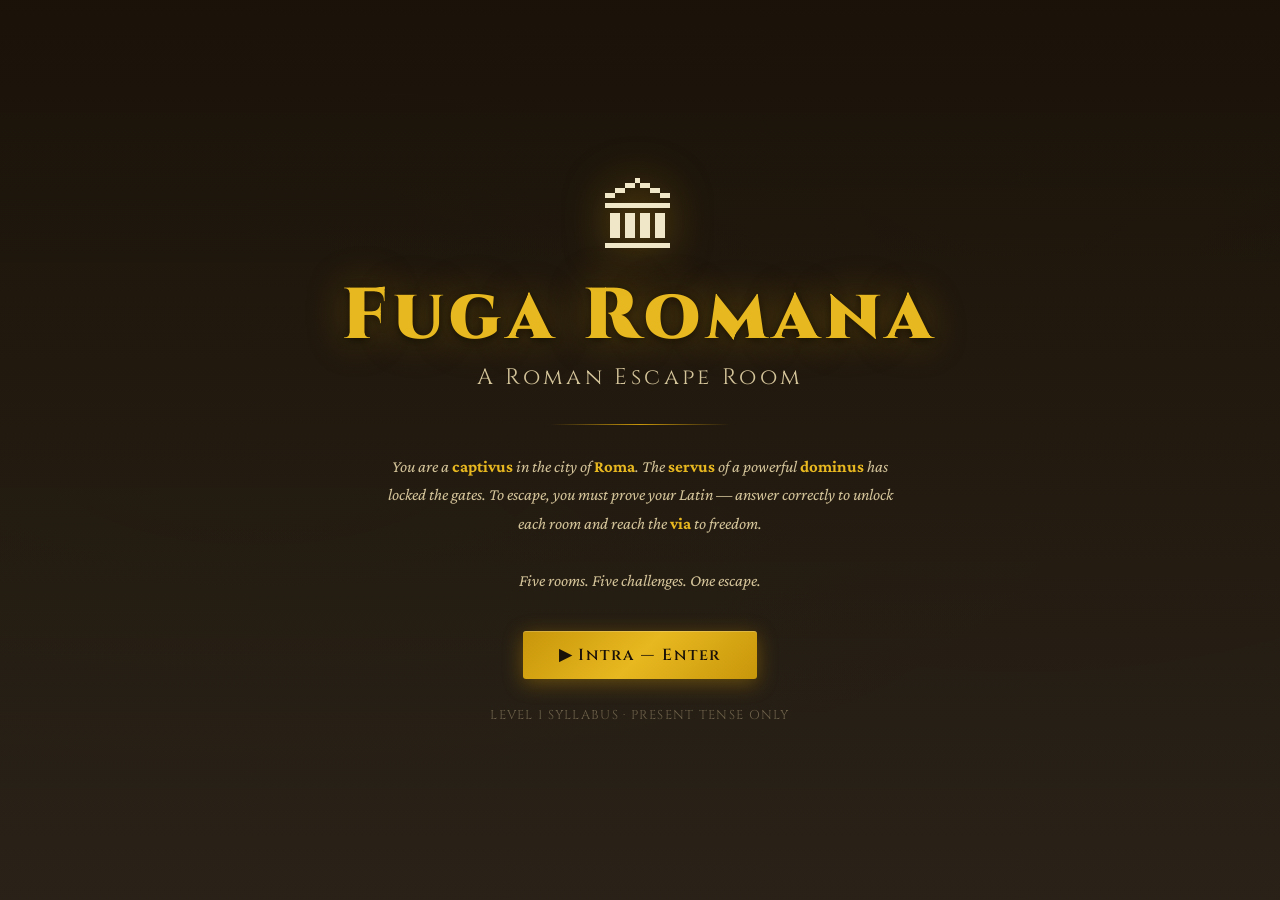
==== index.html @ 84f3f17f "Rename escape_room.html to index.html" ====
<!DOCTYPE html>
<html lang="en">
<head>
<meta charset="UTF-8">
<meta name="viewport" content="width=device-width, initial-scale=1.0">
<title>Fuga Romana — Roman Escape Room</title>
<link href="https://fonts.googleapis.com/css2?family=Cinzel:wght@400;600;700;900&family=Crimson+Pro:ital,wght@0,300;0,400;0,600;1,300;1,400&display=swap" rel="stylesheet">
<style>
:root {
  --stone:    #2a2218;
  --stone-mid:#3d3020;
  --stone-lt: #5c4a30;
  --parch:    #f0e6c8;
  --parch-dk: #d4c49a;
  --gold:     #c8960a;
  --gold-lt:  #e8b820;
  --blood:    #8b1a1a;
  --blood-lt: #c44;
  --toga:     #f5f0e8;
  --ink:      #1a1208;
  --shadow:   rgba(0,0,0,0.6);
  --green:    #2d6b3c;
  --green-lt: #4a9b5a;
}

*, *::before, *::after { box-sizing: border-box; margin: 0; padding: 0; }

body {
  font-family: 'Crimson Pro', Georgia, serif;
  background: var(--stone);
  color: var(--parch);
  min-height: 100vh;
  overflow-x: hidden;
}

/* Stone texture overlay */
body::before {
  content: '';
  position: fixed;
  inset: 0;
  background-image:
    radial-gradient(ellipse at 20% 50%, rgba(200,150,10,0.04) 0%, transparent 60%),
    radial-gradient(ellipse at 80% 20%, rgba(139,26,26,0.06) 0%, transparent 50%);
  pointer-events: none;
  z-index: 0;
}

/* ── SCREENS ── */
.screen { display: none; min-height: 100vh; position: relative; z-index: 1; }
.screen.active { display: flex; flex-direction: column; }

/* ── TITLE SCREEN ── */
#screen-title {
  align-items: center;
  justify-content: center;
  text-align: center;
  padding: 40px 20px;
  background:
    linear-gradient(180deg, rgba(26,18,8,0.95) 0%, rgba(42,34,24,0.9) 100%);
}

.title-emblem {
  font-size: 5rem;
  margin-bottom: 12px;
  filter: drop-shadow(0 0 20px rgba(200,150,10,0.5));
  animation: pulse-glow 3s ease-in-out infinite;
}
@keyframes pulse-glow {
  0%,100% { filter: drop-shadow(0 0 15px rgba(200,150,10,0.4)); }
  50%      { filter: drop-shadow(0 0 30px rgba(200,150,10,0.8)); }
}

.title-latin {
  font-family: 'Cinzel', serif;
  font-size: clamp(2.5rem, 7vw, 4.5rem);
  font-weight: 900;
  letter-spacing: 0.08em;
  color: var(--gold-lt);
  text-shadow: 0 0 40px rgba(200,150,10,0.4), 0 2px 8px rgba(0,0,0,0.8);
  line-height: 1.1;
}
.title-sub {
  font-family: 'Cinzel', serif;
  font-size: clamp(1rem, 3vw, 1.4rem);
  font-weight: 400;
  letter-spacing: 0.15em;
  color: var(--parch-dk);
  margin-top: 6px;
  margin-bottom: 32px;
}
.title-divider {
  width: 180px;
  height: 1px;
  background: linear-gradient(90deg, transparent, var(--gold), transparent);
  margin: 0 auto 28px;
}
.title-intro {
  max-width: 520px;
  font-size: 1.05rem;
  line-height: 1.7;
  color: var(--parch-dk);
  margin: 0 auto 36px;
  font-style: italic;
}
.title-intro strong {
  color: var(--gold-lt);
  font-style: normal;
}

/* ── BUTTONS ── */
.btn {
  display: inline-block;
  padding: 13px 36px;
  font-family: 'Cinzel', serif;
  font-size: 1rem;
  font-weight: 600;
  letter-spacing: 0.12em;
  border: none;
  border-radius: 3px;
  cursor: pointer;
  transition: all 0.2s;
  text-decoration: none;
}
.btn-gold {
  background: linear-gradient(135deg, var(--gold) 0%, var(--gold-lt) 50%, var(--gold) 100%);
  color: var(--ink);
  box-shadow: 0 4px 20px rgba(200,150,10,0.4), inset 0 1px 0 rgba(255,255,255,0.2);
}
.btn-gold:hover {
  transform: translateY(-2px);
  box-shadow: 0 8px 28px rgba(200,150,10,0.5);
}
.btn-ghost {
  background: transparent;
  color: var(--parch-dk);
  border: 1px solid rgba(212,196,154,0.3);
}
.btn-ghost:hover {
  border-color: var(--gold);
  color: var(--gold-lt);
}
.btn-danger {
  background: linear-gradient(135deg, var(--blood) 0%, var(--blood-lt) 100%);
  color: #fff;
  box-shadow: 0 4px 16px rgba(139,26,26,0.4);
}

/* ── HUD (shown during puzzles) ── */
#hud {
  position: sticky;
  top: 0;
  z-index: 100;
  background: rgba(26,18,8,0.96);
  border-bottom: 1px solid rgba(200,150,10,0.25);
  padding: 10px 20px;
  display: flex;
  align-items: center;
  justify-content: space-between;
  gap: 12px;
  backdrop-filter: blur(8px);
}
.hud-title {
  font-family: 'Cinzel', serif;
  font-size: 0.9rem;
  font-weight: 600;
  letter-spacing: 0.12em;
  color: var(--gold);
  flex: 1;
}
.hud-progress {
  display: flex;
  gap: 6px;
}
.hud-dot {
  width: 10px; height: 10px;
  border-radius: 50%;
  background: rgba(200,150,10,0.15);
  border: 1px solid rgba(200,150,10,0.3);
  transition: all 0.3s;
}
.hud-dot.done {
  background: var(--gold);
  border-color: var(--gold-lt);
  box-shadow: 0 0 6px rgba(200,150,10,0.5);
}
.hud-dot.current {
  background: rgba(200,150,10,0.4);
  border-color: var(--gold-lt);
  animation: pulse-dot 1.5s ease-in-out infinite;
}
@keyframes pulse-dot {
  0%,100% { transform: scale(1); }
  50%      { transform: scale(1.3); }
}
.hud-score {
  font-family: 'Cinzel', serif;
  font-size: 0.85rem;
  color: var(--parch-dk);
  white-space: nowrap;
}
.hud-score span { color: var(--gold-lt); font-weight: 600; }

/* ── PUZZLE SCREEN ── */
#screen-puzzle {
  padding: 0;
}
.puzzle-body {
  flex: 1;
  padding: 28px 20px 40px;
  max-width: 680px;
  margin: 0 auto;
  width: 100%;
}

.puzzle-room-label {
  font-family: 'Cinzel', serif;
  font-size: 0.72rem;
  letter-spacing: 0.2em;
  text-transform: uppercase;
  color: var(--gold);
  margin-bottom: 6px;
  opacity: 0.7;
}
.puzzle-title {
  font-family: 'Cinzel', serif;
  font-size: clamp(1.4rem, 4vw, 2rem);
  font-weight: 700;
  color: var(--gold-lt);
  margin-bottom: 10px;
  line-height: 1.2;
}
.puzzle-flavour {
  font-size: 1rem;
  font-style: italic;
  color: var(--parch-dk);
  line-height: 1.6;
  margin-bottom: 22px;
  padding: 14px 16px;
  background: rgba(255,255,255,0.04);
  border-left: 3px solid var(--blood);
  border-radius: 0 4px 4px 0;
}

.puzzle-scene {
  background: rgba(255,255,255,0.03);
  border: 1px solid rgba(200,150,10,0.15);
  border-radius: 6px;
  padding: 22px;
  margin-bottom: 22px;
}

/* Latin sentence display */
.latin-sentence {
  font-family: 'Cinzel', serif;
  font-size: clamp(1.1rem, 3.5vw, 1.5rem);
  color: var(--toga);
  text-align: center;
  margin-bottom: 6px;
  letter-spacing: 0.04em;
  line-height: 1.5;
}
.grammar-note {
  font-size: 0.8rem;
  text-align: center;
  color: var(--parch-dk);
  opacity: 0.6;
  margin-bottom: 20px;
  font-style: italic;
}

/* Puzzle types */
.task-label {
  font-family: 'Cinzel', serif;
  font-size: 0.8rem;
  letter-spacing: 0.12em;
  color: var(--gold);
  margin-bottom: 12px;
  text-transform: uppercase;
}

/* Multiple choice */
.choices {
  display: grid;
  gap: 9px;
}
.choice-btn {
  width: 100%;
  padding: 12px 16px;
  background: rgba(255,255,255,0.04);
  border: 1px solid rgba(200,150,10,0.2);
  border-radius: 5px;
  color: var(--parch);
  font-family: 'Crimson Pro', serif;
  font-size: 1.02rem;
  text-align: left;
  cursor: pointer;
  transition: all 0.15s;
  display: flex;
  align-items: center;
  gap: 12px;
}
.choice-btn:hover:not(:disabled) {
  background: rgba(200,150,10,0.1);
  border-color: rgba(200,150,10,0.5);
  transform: translateX(3px);
}
.choice-btn .choice-key {
  font-family: 'Cinzel', serif;
  font-size: 0.75rem;
  color: var(--gold);
  opacity: 0.7;
  min-width: 18px;
  font-weight: 600;
}
.choice-btn.correct {
  background: rgba(45,107,60,0.25);
  border-color: var(--green-lt);
  color: #a8f0b0;
}
.choice-btn.wrong {
  background: rgba(139,26,26,0.25);
  border-color: var(--blood-lt);
  color: #f0a0a0;
}
.choice-btn:disabled { cursor: default; }

/* Word drag / click-to-order */
.word-bank {
  display: flex;
  flex-wrap: wrap;
  gap: 8px;
  margin-bottom: 14px;
}
.word-token {
  padding: 6px 13px;
  background: rgba(200,150,10,0.12);
  border: 1px solid rgba(200,150,10,0.35);
  border-radius: 20px;
  font-family: 'Cinzel', serif;
  font-size: 0.88rem;
  color: var(--gold-lt);
  cursor: pointer;
  transition: all 0.15s;
  user-select: none;
}
.word-token:hover { background: rgba(200,150,10,0.25); transform: translateY(-2px); }
.word-token.used { opacity: 0.25; pointer-events: none; }
.word-token.selected { background: rgba(200,150,10,0.35); border-color: var(--gold-lt); }

.answer-slots {
  min-height: 46px;
  border: 1px dashed rgba(200,150,10,0.3);
  border-radius: 5px;
  padding: 8px 12px;
  display: flex;
  flex-wrap: wrap;
  gap: 8px;
  align-items: center;
  background: rgba(0,0,0,0.2);
  margin-bottom: 14px;
}
.answer-slots .placed-token {
  padding: 5px 12px;
  background: rgba(200,150,10,0.2);
  border: 1px solid rgba(200,150,10,0.4);
  border-radius: 16px;
  font-family: 'Cinzel', serif;
  font-size: 0.85rem;
  color: var(--gold-lt);
  cursor: pointer;
  transition: all 0.1s;
}
.answer-slots .placed-token:hover { background: rgba(139,26,26,0.3); border-color: var(--blood-lt); }
.slot-placeholder { font-style: italic; font-size: 0.85rem; color: rgba(212,196,154,0.3); }

/* Text input */
.answer-input {
  width: 100%;
  padding: 12px 16px;
  background: rgba(0,0,0,0.3);
  border: 1px solid rgba(200,150,10,0.25);
  border-radius: 5px;
  color: var(--parch);
  font-family: 'Crimson Pro', serif;
  font-size: 1.1rem;
  outline: none;
  transition: border-color 0.2s;
  -webkit-text-fill-color: var(--parch);
  caret-color: var(--gold-lt);
  margin-bottom: 12px;
}
.answer-input::placeholder { color: rgba(212,196,154,0.3); -webkit-text-fill-color: rgba(212,196,154,0.3); }
.answer-input:focus { border-color: var(--gold); }
.answer-input.correct { border-color: var(--green-lt); background: rgba(45,107,60,0.15); }
.answer-input.wrong   { border-color: var(--blood-lt); background: rgba(139,26,26,0.15); }

/* Feedback */
.feedback-box {
  padding: 12px 16px;
  border-radius: 5px;
  margin-bottom: 14px;
  font-size: 0.95rem;
  line-height: 1.5;
  display: none;
}
.feedback-box.show { display: block; }
.feedback-box.correct {
  background: rgba(45,107,60,0.2);
  border: 1px solid rgba(74,155,90,0.4);
  color: #b0f0b8;
}
.feedback-box.wrong {
  background: rgba(139,26,26,0.2);
  border: 1px solid rgba(196,68,68,0.4);
  color: #f0b0b0;
}
.feedback-box.hint {
  background: rgba(200,150,10,0.1);
  border: 1px solid rgba(200,150,10,0.3);
  color: var(--parch-dk);
}

.attempt-dots {
  display: flex; gap: 5px; margin-bottom: 12px;
}
.attempt-dot {
  width: 8px; height: 8px; border-radius: 50%;
  background: rgba(200,150,10,0.15);
  border: 1px solid rgba(200,150,10,0.3);
}
.attempt-dot.used.correct { background: var(--green-lt); border-color: var(--green-lt); }
.attempt-dot.used.wrong   { background: var(--blood-lt); border-color: var(--blood-lt); }

/* Word highlight helper */
.word-hl {
  color: var(--gold-lt);
  font-style: italic;
}
.case-hl {
  display: inline-block;
  padding: 1px 6px;
  border-radius: 3px;
  font-size: 0.82em;
  font-style: normal;
  font-family: 'Cinzel', serif;
  letter-spacing: 0.05em;
}
.case-nom { background: rgba(45,107,60,0.3); color: #9cf0a8; }
.case-acc { background: rgba(26,75,139,0.3); color: #90b8f0; }
.case-gen { background: rgba(120,50,120,0.3); color: #d090f0; }

/* ── ROOM TRANSITION ── */
.room-splash {
  position: fixed;
  inset: 0;
  z-index: 999;
  background: var(--stone);
  display: flex;
  flex-direction: column;
  align-items: center;
  justify-content: center;
  text-align: center;
  padding: 40px;
  opacity: 0;
  pointer-events: none;
  transition: opacity 0.4s;
}
.room-splash.show { opacity: 1; pointer-events: all; }
.room-splash-icon { font-size: 4rem; margin-bottom: 16px; }
.room-splash-title {
  font-family: 'Cinzel', serif;
  font-size: clamp(1.6rem, 5vw, 2.4rem);
  font-weight: 700;
  color: var(--gold-lt);
  margin-bottom: 8px;
}
.room-splash-sub {
  font-style: italic;
  color: var(--parch-dk);
  font-size: 1rem;
  max-width: 380px;
}

/* ── VICTORY SCREEN ── */
#screen-victory {
  align-items: center;
  justify-content: center;
  text-align: center;
  padding: 40px 20px;
  background: radial-gradient(ellipse at center, rgba(200,150,10,0.08) 0%, transparent 70%);
}
.victory-icon { font-size: 5rem; margin-bottom: 16px; animation: victory-spin 1s ease-out; }
@keyframes victory-spin {
  0% { transform: scale(0) rotate(-180deg); opacity: 0; }
  100% { transform: scale(1) rotate(0); opacity: 1; }
}
.victory-title {
  font-family: 'Cinzel', serif;
  font-size: clamp(2rem, 6vw, 3rem);
  font-weight: 900;
  color: var(--gold-lt);
  margin-bottom: 8px;
  text-shadow: 0 0 30px rgba(200,150,10,0.5);
}
.victory-sub {
  font-size: 1.1rem;
  color: var(--parch-dk);
  margin-bottom: 28px;
  font-style: italic;
}
.score-display {
  font-family: 'Cinzel', serif;
  font-size: 2.5rem;
  font-weight: 700;
  color: var(--gold-lt);
  margin-bottom: 6px;
}
.score-label {
  font-size: 0.85rem;
  letter-spacing: 0.15em;
  color: var(--parch-dk);
  text-transform: uppercase;
  margin-bottom: 28px;
}

/* ── GRAMMAR HELP PANEL ── */
.help-btn {
  display: inline-flex;
  align-items: center;
  gap: 5px;
  padding: 5px 12px;
  background: rgba(200,150,10,0.1);
  border: 1px solid rgba(200,150,10,0.2);
  border-radius: 3px;
  color: var(--parch-dk);
  font-size: 0.8rem;
  font-family: 'Cinzel', serif;
  letter-spacing: 0.05em;
  cursor: pointer;
  margin-bottom: 14px;
  transition: all 0.15s;
}
.help-btn:hover { background: rgba(200,150,10,0.2); color: var(--gold-lt); }

.grammar-help {
  display: none;
  background: rgba(0,0,0,0.25);
  border: 1px solid rgba(200,150,10,0.15);
  border-radius: 5px;
  padding: 14px 16px;
  margin-bottom: 16px;
  font-size: 0.88rem;
  line-height: 1.65;
  color: var(--parch-dk);
}
.grammar-help.show { display: block; }
.grammar-help strong { color: var(--gold-lt); }
.grammar-help table { width: 100%; border-collapse: collapse; margin-top: 8px; }
.grammar-help td, .grammar-help th {
  padding: 3px 8px;
  text-align: left;
  border-bottom: 1px solid rgba(200,150,10,0.1);
  font-size: 0.83rem;
}
.grammar-help th { color: var(--gold); font-family: 'Cinzel', serif; font-size: 0.72rem; letter-spacing: 0.08em; }

/* Responsive */
@media(max-width:480px) {
  .puzzle-body { padding: 20px 14px 32px; }
  .puzzle-scene { padding: 16px; }
}
</style>
</head>
<body>

<!-- ROOM TRANSITION SPLASH -->
<div class="room-splash" id="roomSplash">
  <div class="room-splash-icon" id="splashIcon">🏛</div>
  <div class="room-splash-title" id="splashTitle">Room I</div>
  <div class="room-splash-sub" id="splashSub">The Forum Awaits</div>
</div>

<!-- TITLE SCREEN -->
<div class="screen active" id="screen-title">
  <div class="title-emblem">🏛</div>
  <div class="title-latin">Fuga Romana</div>
  <div class="title-sub">A Roman Escape Room</div>
  <div class="title-divider"></div>
  <p class="title-intro">
    You are a <strong>captivus</strong> in the city of <strong>Roma</strong>.
    The <strong>servus</strong> of a powerful <strong>dominus</strong> has locked the gates.
    To escape, you must prove your Latin — answer correctly to unlock each room
    and reach the <strong>via</strong> to freedom.
    <br><br>
    Five rooms. Five challenges. One escape.
  </p>
  <div style="display:flex;gap:12px;flex-wrap:wrap;justify-content:center;margin-bottom:28px">
    <button class="btn btn-gold" onclick="startGame()">▶ Intra — Enter</button>
  </div>
  <div style="font-size:0.8rem;color:rgba(212,196,154,0.4);letter-spacing:0.1em;font-family:'Cinzel',serif">
    LEVEL 1 SYLLABUS · PRESENT TENSE ONLY
  </div>
</div>

<!-- PUZZLE SCREEN -->
<div class="screen" id="screen-puzzle">
  <div id="hud">
    <div class="hud-title" id="hudTitle">Room I</div>
    <div class="hud-progress" id="hudProgress"></div>
    <div class="hud-score">Score: <span id="hudScore">0</span></div>
  </div>
  <div class="puzzle-body" id="puzzleBody">
    <!-- Puzzle content rendered here -->
  </div>
</div>

<!-- VICTORY SCREEN -->
<div class="screen" id="screen-victory">
  <div class="victory-icon">🏆</div>
  <div class="victory-title">Libertas!</div>
  <div class="victory-sub">You have escaped the city of Rome!</div>
  <div class="score-display" id="finalScore">0 / 0</div>
  <div class="score-label">Correct Answers</div>
  <div style="max-width:420px;margin-bottom:32px;font-style:italic;color:var(--parch-dk);font-size:0.95rem;line-height:1.6" id="victoryMessage"></div>
  <button class="btn btn-gold" onclick="restartGame()">↺ Play Again</button>
</div>

<script>
// ══════════════════════════════════════════════
// GAME DATA — 5 ROOMS, 3 PUZZLES EACH
// All vocab L1, present tense only
// ══════════════════════════════════════════════

const ROOMS = [
  {
    id: 1,
    icon: '🏛',
    name: 'Forum Romanum',
    subtitle: 'The Marketplace',
    intro: 'You wake in the Forum. A merchant eyes you suspiciously. Voices echo off the marble columns. You must understand what they say to find the gate.',
    puzzles: [
      // Puzzle 1-1: Translate a word
      {
        type: 'mc',
        question: 'The merchant shouts at you. What does he mean?',
        latin: 'Festina! Nauta aquam portat.',
        grammarNote: 'Present tense: portat = he/she carries (verb 1, 3rd sing.)',
        choices: [
          { text: 'Hurry! The sailor is carrying water.', correct: true },
          { text: 'Stop! The farmer is carrying fire.', correct: false },
          { text: 'Hurry! The farmer is carrying food.', correct: false },
          { text: 'Stop! The sailor is carrying gold.', correct: false }
        ],
        help: { title: 'Verb 1: porto (I carry)', rows: [['porto','I carry'],['portas','you carry'],['portat','he/she carries'],['portamus','we carry'],['portatis','you (pl.) carry'],['portant','they carry']] },
        correct_fb: 'Bene! festina = hurry, nauta = sailor, aquam = water (accusative), portat = he carries.',
        wrong_fb: 'Remember: nauta = sailor, aqua = water, portat = he/she carries (present tense).'
      },
      // Puzzle 1-2: Word order
      {
        type: 'order',
        question: 'Unscramble the message scrawled on the wall:',
        english: 'The slave is in the garden.',
        tokens: ['servus', 'in', 'horto', 'est'],
        answer: ['servus', 'in', 'horto', 'est'],
        help: { title: 'est = is (from sum)', note: 'servus = slave (nom.), hortus → horto (ablative after in = in/on)' },
        correct_fb: 'Optime! Servus in horto est. In + ablative = location. Hortus → horto.',
        wrong_fb: 'Hint: servus (slave) is the subject. In takes the ablative: hortus → horto.'
      },
      // Puzzle 1-3: Fill in the gap
      {
        type: 'fillin',
        question: 'Complete the guard\'s warning:',
        template: 'Dominus servum ____.',
        wordbank: ['videt', 'videtur', 'videtis', 'video'],
        answer: 'videt',
        help: { title: 'video (I see) — verb 2', rows: [['video','I see'],['vides','you see'],['videt','he/she sees'],['videmus','we see'],['videtis','you (pl.) see'],['vident','they see']] },
        correct_fb: 'Recte! videt = he/she sees. Dominus (nom.) videt servum (acc.).',
        wrong_fb: 'The master is the subject (one person). Use the 3rd person singular: videt.'
      }
    ]
  },
  {
    id: 2,
    icon: '⚔️',
    name: 'Castra Militum',
    subtitle: 'The Soldiers\' Camp',
    intro: 'A Roman soldier bars the way. He tests you with questions about his comrades. Answer correctly — soldiers have little patience for hesitation.',
    puzzles: [
      {
        type: 'mc',
        question: 'The soldier describes the battle. What is happening?',
        latin: 'Milites in campo pugnant. Dux gladium tenet.',
        grammarNote: 'pugnant = they fight (3rd pl.); tenet = he holds (3rd sing.)',
        choices: [
          { text: 'Soldiers fight in the field. The general holds a sword.', correct: true },
          { text: 'Soldiers stand in the camp. The general carries a shield.', correct: false },
          { text: 'Soldiers run in the forum. The general has a spear.', correct: false },
          { text: 'Soldiers sit in the garden. The general sees a sword.', correct: false }
        ],
        help: { title: 'Key words', note: 'miles (soldier), campus (field), pugno (I fight), dux (general/leader), gladius (sword), teneo (I hold)' },
        correct_fb: 'Euge! pugnant = they fight, dux = the general/leader, gladium = sword (accusative), tenet = he holds.',
        wrong_fb: 'miles → milites = soldiers; campus = field; pugno → pugnant = they fight; dux = general; gladius → gladium (acc.) = sword.'
      },
      {
        type: 'translate_word',
        question: 'The soldier demands a password. What Latin word means this?',
        english: 'I am present / I am here',
        choices: [
          { text: 'adsum', correct: true },
          { text: 'absum', correct: false },
          { text: 'sum', correct: false },
          { text: 'adeo', correct: false }
        ],
        help: { title: 'sum and compounds', note: 'sum = I am · adsum = I am present · absum = I am away' },
        correct_fb: 'Adsum! Exactly right — adsum = I am present, from ad (to/at) + sum.',
        wrong_fb: 'ad + sum → adsum = I am at/present. absum = I am away (ab = away from).'
      },
      {
        type: 'mc',
        question: 'The soldier asks about his commander\'s order:',
        latin: 'Dux milites ad murum ducit.',
        grammarNote: 'ducit = he leads (verb 3, 3rd sing.); ad + accusative = to/towards',
        choices: [
          { text: 'The general leads the soldiers to the wall.', correct: true },
          { text: 'The general calls the soldiers from the gate.', correct: false },
          { text: 'The soldier leads the general through the town.', correct: false },
          { text: 'The general orders the soldiers into the field.', correct: false }
        ],
        help: { title: 'duco (I lead) — verb 3', rows: [['duco','I lead'],['ducis','you lead'],['ducit','he/she leads'],['ducimus','we lead'],['ducitis','you (pl.) lead'],['ducunt','they lead']] },
        correct_fb: 'Optime! ad murum = to the wall (ad + accusative). ducit = he leads.',
        wrong_fb: 'dux = general (subject); ad = to; murus → murum (acc.) = wall; ducit = he leads.'
      }
    ]
  },
  {
    id: 3,
    icon: '🏠',
    name: 'Villa Magna',
    subtitle: 'The Great House',
    intro: 'You creep through the courtyard of a grand villa. The master\'s family move through the rooms. Listen carefully — and do not be caught.',
    puzzles: [
      {
        type: 'order',
        question: 'Rearrange the servants\' conversation:',
        english: 'The girl carries food into the house.',
        tokens: ['puella', 'cibum', 'in', 'villam', 'portat'],
        answer: ['puella', 'cibum', 'in', 'villam', 'portat'],
        help: { title: 'Word order tip', note: 'In Latin, the verb often comes last. Subject (nom.) → object (acc.) → verb. In + accusative = movement INTO somewhere.' },
        correct_fb: 'Bene! puella (nom.) portat cibum (acc.) in villam (acc. after in = movement into).',
        wrong_fb: 'puella = girl (subject). cibum = food (object, accusative). in villam = into the house (acc. = motion). portat = carries.'
      },
      {
        type: 'fillin',
        question: 'The mistress calls out. Fill in what she says:',
        template: 'Filia mea in villa ____.',
        wordbank: ['manet', 'manes', 'maneo', 'manent'],
        answer: 'manet',
        help: { title: 'maneo (I remain/stay) — verb 2', rows: [['maneo','I remain'],['manes','you remain'],['manet','he/she remains'],['manemus','we remain'],['manetis','you (pl.) remain'],['manent','they remain']] },
        correct_fb: 'Recte! filia = daughter, mea = my, manet = she remains/stays (3rd sing.).',
        wrong_fb: 'filia mea = my daughter (one person, feminine). Use the 3rd singular: manet.'
      },
      {
        type: 'mc',
        question: 'You overhear the master:',
        latin: 'Vir iratus filium vocat et servum terret.',
        grammarNote: 'vocat = he calls; terret = he frightens',
        choices: [
          { text: 'The angry man calls his son and frightens the slave.', correct: true },
          { text: 'The angry man sees his daughter and calls the slave.', correct: false },
          { text: 'The wretched man calls his son and praises the slave.', correct: false },
          { text: 'The tired man calls his son and moves the slave.', correct: false }
        ],
        help: { title: 'Key words', note: 'vir = man; iratus = angry; filius → filium (acc.) = son; voco (I call); servus → servum (acc.) = slave; terreo (I frighten)' },
        correct_fb: 'Euge! iratus = angry, filium = son (accusative), vocat = he calls, terret = he frightens.',
        wrong_fb: 'iratus = angry (not miser = wretched, not fessus = tired). terret = he frightens (terreo), laudo = I praise.'
      }
    ]
  },
  {
    id: 4,
    icon: '⚓',
    name: 'Portus Romanus',
    subtitle: 'The Roman Harbour',
    intro: 'You reach the harbour! Ships are loading. But a customs officer stops you. He demands you answer three questions about what you see around you.',
    puzzles: [
      {
        type: 'mc',
        question: 'The officer reads aloud from his tablet:',
        latin: 'Nautae ad insulam navigant quod ventus bonus est.',
        grammarNote: 'quod = because; navigant = they sail; est = is',
        choices: [
          { text: 'The sailors sail to the island because the wind is good.', correct: true },
          { text: 'The sailors sail from the island because the wind is bad.', correct: false },
          { text: 'The sailors sail through the waves because the sea is calm.', correct: false },
          { text: 'The sailors sail around the island because the water is good.', correct: false }
        ],
        help: { title: 'Prepositions + case', note: 'ad + accusative = to/towards · a/ab + ablative = from/by · quod = because (conjunction)' },
        correct_fb: 'Optime! ad insulam = to the island (acc.), quod = because, ventus bonus est = the wind is good.',
        wrong_fb: 'ad = to (not from). ventus = wind, bonus = good. quod = because.'
      },
      {
        type: 'translate_word',
        question: 'The officer points at the cargo. What does he call it?',
        english: 'gold',
        choices: [
          { text: 'aurum', correct: true },
          { text: 'argentum', correct: false },
          { text: 'pecunia', correct: false },
          { text: 'consilium', correct: false }
        ],
        help: { title: 'Neuter nouns (2nd decl.)', note: 'aurum = gold · pecunia = money · consilium = plan/advice' },
        correct_fb: 'Recte! aurum = gold (neuter noun, 2nd declension).',
        wrong_fb: 'aurum = gold · pecunia = money (coins) · consilium = plan/advice · argentum is not in L1!'
      },
      {
        type: 'order',
        question: 'A sailor shouts a warning. Put it in order:',
        english: 'The enemy is attacking the ships now!',
        tokens: ['hostes', 'naves', 'nunc', 'oppugnant'],
        answer: ['hostes', 'naves', 'nunc', 'oppugnant'],
        help: { title: 'oppugno (I attack) — verb 1', note: 'hostes = enemies (nom. pl.) · navis → naves (acc. pl.) = ships · nunc = now (adverb) · oppugnant = they attack' },
        correct_fb: 'Bene! hostes (nom. pl.) oppugnant naves (acc. pl.). nunc = now.',
        wrong_fb: 'hostes = enemies (subject). naves = ships (accusative, the object). oppugnant = they attack.'
      }
    ]
  },
  {
    id: 5,
    icon: '🚪',
    name: 'Porta Libertatis',
    subtitle: 'The Gate of Freedom',
    intro: 'The great gate is before you. One final guardian blocks the way — a scholar who demands that you prove your Latin is worthy. Answer all three and the gate swings open.',
    puzzles: [
      {
        type: 'mc',
        question: 'The scholar reads from a scroll:',
        latin: 'Magister bonos discipulos laudat, malos discipulos monet.',
        grammarNote: 'laudat = praises; monet = warns; bonos/malos = good/bad (accusative plural)',
        choices: [
          { text: 'The teacher praises the good students, warns the bad students.', correct: true },
          { text: 'The master praises the good slaves, orders the bad slaves.', correct: false },
          { text: 'The teacher frightens the good boys, praises the bad boys.', correct: false },
          { text: 'The farmer praises the good sons, warns the bad daughters.', correct: false }
        ],
        help: { title: 'Key vocabulary', note: 'magister = teacher · laudat = he praises · monet = he warns · bonus → bonos (acc. pl. masc.) = good · malus → malos = bad' },
        correct_fb: 'Euge! magister = teacher, bonos/malos discipulos = good/bad students (accusative), laudat = praises, monet = warns.',
        wrong_fb: 'magister = teacher (not master/farmer). laudat = praises, monet = warns (not orders/frightens).'
      },
      {
        type: 'fillin',
        question: 'Complete the scholar\'s final test:',
        template: 'Puer parvus in via ____ et carmen cantat.',
        wordbank: ['stat', 'stas', 'statis', 'stant'],
        answer: 'stat',
        help: { title: 'sto (I stand) — verb 1', rows: [['sto','I stand'],['stas','you stand'],['stat','he/she stands'],['stamus','we stand'],['statis','you (pl.) stand'],['stant','they stand']] },
        correct_fb: 'Recte! puer parvus = the small boy (nom.), stat = he stands, carmen cantat = he sings a song.',
        wrong_fb: 'puer = one boy (subject, masc. sing.). Use the 3rd singular: stat.'
      },
      {
        type: 'mc',
        question: 'The gate mechanism requires the final answer:',
        latin: 'Ubi est via ad libertatem?',
        grammarNote: 'ubi = where?; est = is; ad + accusative = towards',
        choices: [
          { text: 'Where is the road to freedom?', correct: true },
          { text: 'When is the road into the city?', correct: false },
          { text: 'Why is the street from the temple?', correct: false },
          { text: 'Where is the wall near the harbour?', correct: false }
        ],
        help: { title: 'Question words (L1)', note: 'ubi? = where? · cur? = why? · quid? = what? · quis? = who?' },
        correct_fb: '🎉 LIBERTAS! ubi = where, via = road/street, ad = to/towards, libertatem = freedom. The gate is open!',
        wrong_fb: 'ubi = where (not when/why). via = road. ad + acc. = towards. libertas → libertatem (accusative after ad).'
      }
    ]
  }
];

// ══════════════════════════════════════════════
// GAME STATE
// ══════════════════════════════════════════════
let state = {
  room: 0,
  puzzle: 0,
  score: 0,
  totalQ: 0,
  attempts: 0,
  orderPlaced: [],
  answered: false
};

const TOTAL_PUZZLES = ROOMS.reduce((s, r) => s + r.puzzles.length, 0);

function startGame() {
  state = { room: 0, puzzle: 0, score: 0, totalQ: 0, attempts: 0, orderPlaced: [], answered: false };
  showScreen('screen-puzzle');
  buildHudProgress();
  showRoomSplash(0, () => renderPuzzle());
}

function restartGame() {
  showScreen('screen-title');
}

function showScreen(id) {
  document.querySelectorAll('.screen').forEach(s => s.classList.remove('active'));
  document.getElementById(id).classList.add('active');
}

function buildHudProgress() {
  const prog = document.getElementById('hudProgress');
  prog.innerHTML = '';
  ROOMS.forEach((r, i) => {
    const dot = document.createElement('div');
    dot.className = 'hud-dot';
    dot.id = `hdot-${i}`;
    prog.appendChild(dot);
  });
  updateHud();
}

function updateHud() {
  const room = ROOMS[state.room];
  document.getElementById('hudTitle').textContent = `Room ${room.id}: ${room.name}`;
  document.getElementById('hudScore').textContent = state.score;
  ROOMS.forEach((r, i) => {
    const dot = document.getElementById(`hdot-${i}`);
    if (!dot) return;
    dot.className = 'hud-dot';
    if (i < state.room) dot.classList.add('done');
    else if (i === state.room) dot.classList.add('current');
  });
}

function showRoomSplash(roomIdx, cb) {
  const room = ROOMS[roomIdx];
  const splash = document.getElementById('roomSplash');
  document.getElementById('splashIcon').textContent = room.icon;
  document.getElementById('splashTitle').textContent = `Room ${room.id}: ${room.name}`;
  document.getElementById('splashSub').textContent = room.subtitle;
  splash.classList.add('show');
  setTimeout(() => {
    splash.classList.remove('show');
    setTimeout(cb, 400);
  }, 1600);
}

// ══════════════════════════════════════════════
// PUZZLE RENDERING
// ══════════════════════════════════════════════
function renderPuzzle() {
  state.attempts = 0;
  state.answered = false;
  state.orderPlaced = [];

  const room = ROOMS[state.room];
  const pz = room.puzzles[state.puzzle];
  const body = document.getElementById('puzzleBody');

  let html = `
    <div class="puzzle-room-label">Room ${room.id} / ${room.id}.${state.puzzle + 1} — ${room.name}</div>
    <div class="puzzle-title">${room.icon} ${room.subtitle}</div>
    <div class="puzzle-flavour">${state.puzzle === 0 ? room.intro : pz.question}</div>
  `;

  html += `<div class="puzzle-scene">`;

  if (pz.latin) {
    html += `<div class="latin-sentence">${pz.latin}</div>`;
    if (pz.grammarNote) html += `<div class="grammar-note">${pz.grammarNote}</div>`;
  }
  if (pz.template) {
    html += `<div class="latin-sentence">${pz.template}</div>`;
    if (pz.grammarNote) html += `<div class="grammar-note">${pz.grammarNote}</div>`;
  }
  if (pz.english && pz.type === 'order') {
    html += `<div style="text-align:center;margin-bottom:14px;font-style:italic;color:var(--parch-dk);font-size:0.95rem">English: "${pz.english}"</div>`;
  }

  html += `<div class="task-label">`;
  if (pz.type === 'mc' || pz.type === 'translate_word') html += 'Choose the correct answer:';
  else if (pz.type === 'order') html += 'Tap words to build the Latin sentence:';
  else if (pz.type === 'fillin') html += 'Choose the correct verb form:';
  html += `</div>`;

  // Attempt dots (max 3)
  html += `<div class="attempt-dots" id="attemptDots">`;
  for (let i = 0; i < 3; i++) html += `<div class="attempt-dot" id="adot-${i}"></div>`;
  html += `</div>`;

  // Grammar help
  if (pz.help) {
    html += `<button class="help-btn" onclick="toggleHelp()">📖 Grammar hint</button>`;
    html += `<div class="grammar-help" id="gramHelp">`;
    html += `<strong>${pz.help.title}</strong>`;
    if (pz.help.note) html += `<br><span style="font-style:italic">${pz.help.note}</span>`;
    if (pz.help.rows) {
      html += `<table><tr><th>Form</th><th>Meaning</th></tr>`;
      pz.help.rows.forEach(r => { html += `<tr><td><em>${r[0]}</em></td><td>${r[1]}</td></tr>`; });
      html += `</table>`;
    }
    html += `</div>`;
  }

  // Feedback box
  html += `<div class="feedback-box" id="feedbackBox"></div>`;

  // Multiple choice
  if (pz.type === 'mc' || pz.type === 'translate_word') {
    html += `<div class="choices" id="choicesDiv">`;
    const keys = ['A', 'B', 'C', 'D'];
    pz.choices.forEach((c, i) => {
      html += `<button class="choice-btn" id="choice-${i}" onclick="checkMC(${i})">
        <span class="choice-key">${keys[i]}</span>
        <span>${c.text}</span>
      </button>`;
    });
    html += `</div>`;
  }

  // Word order
  if (pz.type === 'order') {
    const shuffled = [...pz.tokens].sort(() => Math.random() - 0.5);
    html += `<div class="answer-slots" id="answerSlots"><span class="slot-placeholder">Tap words below to place them here…</span></div>`;
    html += `<div class="word-bank" id="wordBank">`;
    shuffled.forEach((w, i) => {
      html += `<div class="word-token" id="token-${i}" data-word="${w}" onclick="placeToken(this)">${w}</div>`;
    });
    html += `</div>`;
    html += `<div style="display:flex;gap:8px;margin-top:4px">
      <button class="btn btn-gold" onclick="checkOrder()" style="padding:10px 24px;font-size:0.88rem">Confirma</button>
      <button class="btn btn-ghost" onclick="clearOrder()" style="padding:10px 16px;font-size:0.88rem">↺ Clear</button>
    </div>`;
  }

  // Fill-in (choose from wordbank)
  if (pz.type === 'fillin') {
    html += `<div class="choices" id="choicesDiv">`;
    const keys = ['A', 'B', 'C', 'D'];
    pz.wordbank.forEach((w, i) => {
      html += `<button class="choice-btn" id="choice-${i}" onclick="checkFillin('${w}', ${i})">
        <span class="choice-key">${keys[i]}</span>
        <span style="font-style:italic;font-family:'Cinzel',serif">${w}</span>
      </button>`;
    });
    html += `</div>`;
  }

  html += `</div>`; // puzzle-scene

  html += `<div id="nextBtnArea" style="margin-top:18px;display:none">
    <button class="btn btn-gold" onclick="nextPuzzle()">Continua →</button>
  </div>`;

  body.innerHTML = html;
  updateHud();

  // Scroll to top
  window.scrollTo({ top: 0, behavior: 'smooth' });
  if (state.puzzle === 0 && pz.type !== 'order') {
    // show question in flavour for first puzzle
    document.querySelector('.puzzle-flavour').textContent = room.intro;
  }
  // Override task label with specific question for non-first puzzles
  if (state.puzzle > 0 && (pz.type === 'mc' || pz.type === 'translate_word' || pz.type === 'fillin')) {
    document.querySelector('.puzzle-flavour').textContent = pz.question;
  }
}

function toggleHelp() {
  const h = document.getElementById('gramHelp');
  if (h) h.classList.toggle('show');
}

// ── Multiple choice ──
function checkMC(idx) {
  if (state.answered) return;
  const room = ROOMS[state.room];
  const pz = room.puzzles[state.puzzle];
  const correct = pz.choices[idx].correct;
  state.totalQ++;
  state.attempts++;

  markAttemptDot(state.attempts - 1, correct);
  const btn = document.getElementById(`choice-${idx}`);
  btn.classList.add(correct ? 'correct' : 'wrong');

  if (correct) {
    state.score++;
    state.answered = true;
    showFeedback(correct, pz.correct_fb);
    disableChoices();
    document.getElementById('nextBtnArea').style.display = '';
  } else {
    showFeedback(false, state.attempts >= 3 ? `The answer was: ${pz.choices.find(c=>c.correct).text}<br><em>${pz.wrong_fb}</em>` : pz.wrong_fb);
    if (state.attempts >= 3) {
      state.answered = true;
      disableChoices();
      // Mark correct one
      pz.choices.forEach((c, i) => { if (c.correct) document.getElementById(`choice-${i}`).classList.add('correct'); });
      document.getElementById('nextBtnArea').style.display = '';
    }
  }
}

// ── Fill in ──
function checkFillin(word, idx) {
  if (state.answered) return;
  const room = ROOMS[state.room];
  const pz = room.puzzles[state.puzzle];
  const correct = word === pz.answer;
  state.totalQ++;
  state.attempts++;

  markAttemptDot(state.attempts - 1, correct);
  const btn = document.getElementById(`choice-${idx}`);
  btn.classList.add(correct ? 'correct' : 'wrong');

  if (correct) {
    state.score++;
    state.answered = true;
    showFeedback(true, pz.correct_fb);
    disableChoices();
    document.getElementById('nextBtnArea').style.display = '';
  } else {
    showFeedback(false, state.attempts >= 3 ? `The correct form is: ${pz.answer}<br><em>${pz.wrong_fb}</em>` : pz.wrong_fb);
    if (state.attempts >= 3) {
      state.answered = true;
      disableChoices();
      pz.wordbank.forEach((w, i) => { if (w === pz.answer) document.getElementById(`choice-${i}`).classList.add('correct'); });
      document.getElementById('nextBtnArea').style.display = '';
    }
  }
}

// ── Word order ──
function placeToken(el) {
  if (state.answered) return;
  const word = el.dataset.word;
  const id = el.id;
  if (el.classList.contains('used')) return;
  el.classList.add('used');
  state.orderPlaced.push({ word, id });
  renderSlots();
}

function renderSlots() {
  const slots = document.getElementById('answerSlots');
  if (!slots) return;
  if (state.orderPlaced.length === 0) {
    slots.innerHTML = '<span class="slot-placeholder">Tap words below to place them here…</span>';
    return;
  }
  slots.innerHTML = state.orderPlaced.map((t, i) =>
    `<div class="placed-token" onclick="removeToken(${i})">${t.word}</div>`
  ).join('');
}

function removeToken(idx) {
  if (state.answered) return;
  const removed = state.orderPlaced.splice(idx, 1)[0];
  const origEl = document.getElementById(removed.id);
  if (origEl) origEl.classList.remove('used');
  renderSlots();
}

function clearOrder() {
  if (state.answered) return;
  state.orderPlaced = [];
  document.querySelectorAll('.word-token').forEach(t => t.classList.remove('used'));
  renderSlots();
}

function checkOrder() {
  if (state.answered) return;
  const room = ROOMS[state.room];
  const pz = room.puzzles[state.puzzle];
  const placed = state.orderPlaced.map(t => t.word);
  state.totalQ++;
  state.attempts++;

  const correct = JSON.stringify(placed) === JSON.stringify(pz.answer);

  if (correct) {
    state.score++;
    state.answered = true;
    markAttemptDot(0, true);
    showFeedback(true, pz.correct_fb);
    document.getElementById('nextBtnArea').style.display = '';
  } else {
    markAttemptDot(state.attempts - 1, false);
    if (state.attempts >= 3) {
      state.answered = true;
      showFeedback(false, `The correct order: <em>${pz.answer.join(' ')}</em><br>${pz.wrong_fb}`);
      document.getElementById('nextBtnArea').style.display = '';
    } else {
      showFeedback(false, pz.wrong_fb);
    }
  }
}

function markAttemptDot(idx, correct) {
  const dot = document.getElementById(`adot-${idx}`);
  if (dot) { dot.classList.add('used'); dot.classList.add(correct ? 'correct' : 'wrong'); }
}

function disableChoices() {
  document.querySelectorAll('.choice-btn').forEach(b => b.disabled = true);
}

function showFeedback(correct, msg) {
  const box = document.getElementById('feedbackBox');
  box.className = 'feedback-box show ' + (correct ? 'correct' : 'wrong');
  box.innerHTML = (correct ? '✓ ' : '✗ ') + msg;
}

// ── Next puzzle / room ──
function nextPuzzle() {
  const room = ROOMS[state.room];
  state.puzzle++;

  if (state.puzzle >= room.puzzles.length) {
    // Room complete
    state.room++;
    state.puzzle = 0;
    if (state.room >= ROOMS.length) {
      // Game complete!
      showVictory();
    } else {
      showRoomSplash(state.room, () => { updateHud(); renderPuzzle(); });
    }
  } else {
    renderPuzzle();
    window.scrollTo({ top: 0, behavior: 'smooth' });
  }
}

function showVictory() {
  showScreen('screen-victory');
  document.getElementById('finalScore').textContent = `${state.score} / ${state.totalQ}`;
  const pct = Math.round(state.score / state.totalQ * 100);
  let msg;
  if (pct >= 90) msg = 'Excellent! You have demonstrated mastery of Level 1 Latin. Vir doctissimus es!';
  else if (pct >= 70) msg = 'Well done — you have shown solid knowledge of Level 1 vocabulary and present tense. Keep practising!';
  else if (pct >= 50) msg = 'You have escaped, but some vocabulary needs more revision. Review your noun cases and verb endings.';
  else msg = 'You escaped, but the guards nearly caught you! Time to revise your Level 1 vocabulary and present tense forms.';
  document.getElementById('victoryMessage').textContent = msg;
}
</script>
</body>
</html>
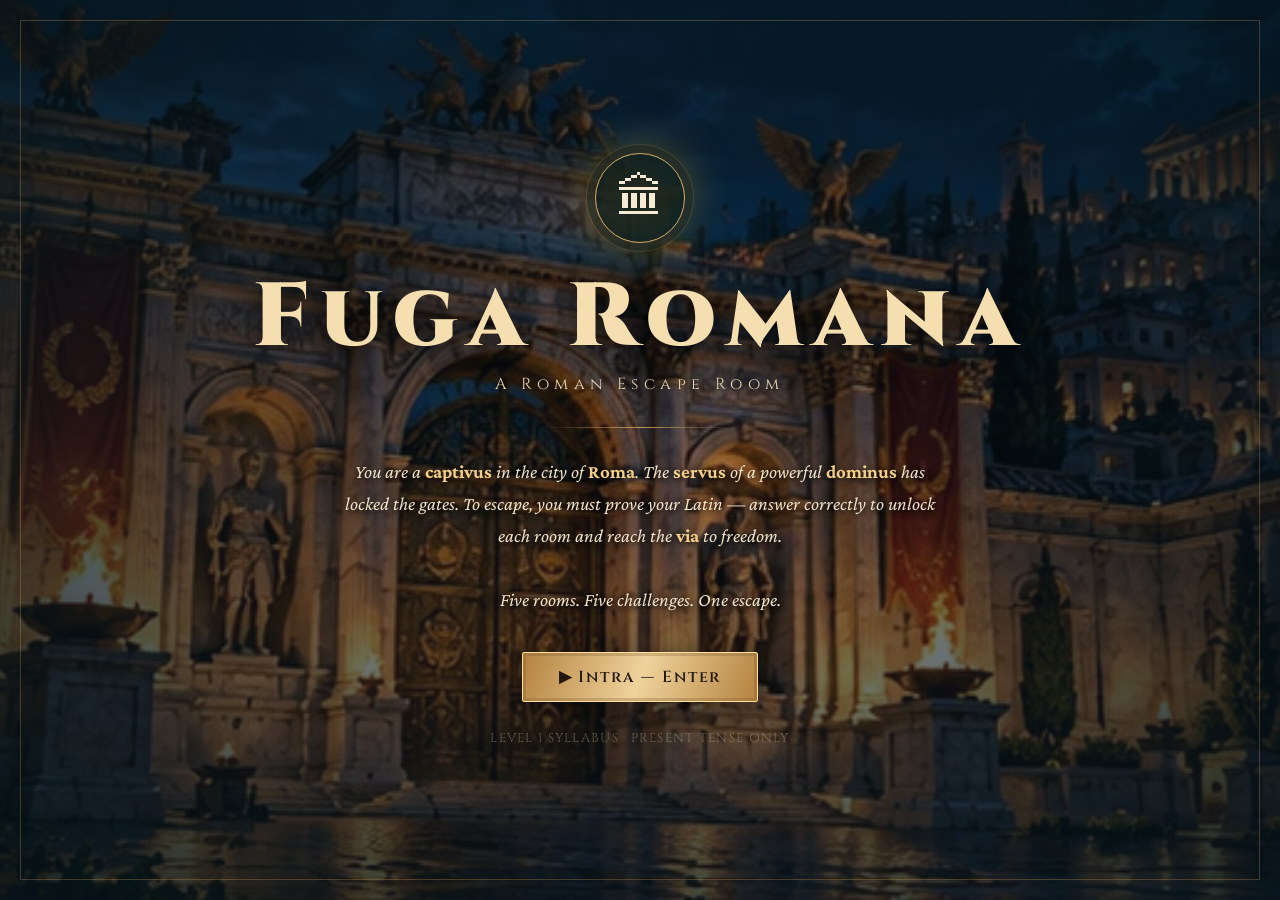
==== commit b58858d2: "Add image assets, interface CSS/JS and update index.html Co-Authored-By: Claude Opus 5.5 <noreply@an" ====
--- a/index.html
+++ b/index.html
@@ -570,6 +570,7 @@
   .puzzle-scene { padding: 16px; }
 }
 </style>
+<link rel="stylesheet" href="assets/interface.css">
 </head>
 <body>
 
@@ -637,46 +638,43 @@
     icon: '🏛',
     name: 'Forum Romanum',
     subtitle: 'The Marketplace',
-    intro: 'You wake in the Forum. A merchant eyes you suspiciously. Voices echo off the marble columns. You must understand what they say to find the gate.',
+    intro: 'You wake in the Forum. A merchant eyes you suspiciously. Voices echo off the marble columns. Understand what the people around you say — and you may find the gate.',
     puzzles: [
-      // Puzzle 1-1: Translate a word
       {
         type: 'mc',
         question: 'The merchant shouts at you. What does he mean?',
         latin: 'Festina! Nauta aquam portat.',
-        grammarNote: 'Present tense: portat = he/she carries (verb 1, 3rd sing.)',
+        grammarNote: 'portat = he/she carries (verb 1, 3rd sing. present)',
         choices: [
-          { text: 'Hurry! The sailor is carrying water.', correct: true },
           { text: 'Stop! The farmer is carrying fire.', correct: false },
           { text: 'Hurry! The farmer is carrying food.', correct: false },
-          { text: 'Stop! The sailor is carrying gold.', correct: false }
+          { text: 'Stop! The sailor is carrying gold.', correct: false },
+          { text: 'Hurry! The sailor is carrying water.', correct: true }
         ],
-        help: { title: 'Verb 1: porto (I carry)', rows: [['porto','I carry'],['portas','you carry'],['portat','he/she carries'],['portamus','we carry'],['portatis','you (pl.) carry'],['portant','they carry']] },
-        correct_fb: 'Bene! festina = hurry, nauta = sailor, aquam = water (accusative), portat = he carries.',
-        wrong_fb: 'Remember: nauta = sailor, aqua = water, portat = he/she carries (present tense).'
-      },
-      // Puzzle 1-2: Word order
+        help: { title: 'porto (I carry) — verb 1', rows: [['porto','I carry'], ['portas','you carry'], ['portat','he/she carries'], ['portamus','we carry'], ['portatis','you (pl.) carry'], ['portant','they carry']] },
+        correct_fb: 'Bene! festina = hurry, nauta = sailor, aquam = water (accusative), portat = he/she carries.',
+        wrong_fb: 'nauta = sailor (not agricola = farmer). aqua → aquam = water (accusative). portat = he/she carries.'
+      },
       {
         type: 'order',
         question: 'Unscramble the message scrawled on the wall:',
         english: 'The slave is in the garden.',
         tokens: ['servus', 'in', 'horto', 'est'],
         answer: ['servus', 'in', 'horto', 'est'],
-        help: { title: 'est = is (from sum)', note: 'servus = slave (nom.), hortus → horto (ablative after in = in/on)' },
-        correct_fb: 'Optime! Servus in horto est. In + ablative = location. Hortus → horto.',
-        wrong_fb: 'Hint: servus (slave) is the subject. In takes the ablative: hortus → horto.'
-      },
-      // Puzzle 1-3: Fill in the gap
+        help: { title: 'est = is (from sum)', note: 'servus = slave (nominative subject). in + ablative = location: hortus → horto.' },
+        correct_fb: 'Optime! Servus in horto est. in + ablative = location. hortus → horto.',
+        wrong_fb: 'servus = slave (subject). in + ablative for location: hortus → horto. est = is.'
+      },
       {
         type: 'fillin',
         question: 'Complete the guard\'s warning:',
         template: 'Dominus servum ____.',
-        wordbank: ['videt', 'videtur', 'videtis', 'video'],
+        wordbank: ['vident', 'vides', 'videt', 'videtis'],
         answer: 'videt',
-        help: { title: 'video (I see) — verb 2', rows: [['video','I see'],['vides','you see'],['videt','he/she sees'],['videmus','we see'],['videtis','you (pl.) see'],['vident','they see']] },
-        correct_fb: 'Recte! videt = he/she sees. Dominus (nom.) videt servum (acc.).',
-        wrong_fb: 'The master is the subject (one person). Use the 3rd person singular: videt.'
-      }
+        help: { title: 'video (I see) — verb 2', rows: [['video','I see'], ['vides','you see'], ['videt','he/she sees'], ['videmus','we see'], ['videtis','you (pl.) see'], ['vident','they see']] },
+        correct_fb: 'Recte! Dominus (nom.) videt servum (acc.) — the master sees the slave. videt = 3rd sing.',
+        wrong_fb: 'Dominus = the master (one person). Use 3rd person singular: videt.'
+      },
     ]
   },
   {
@@ -684,52 +682,53 @@
     icon: '⚔️',
     name: 'Castra Militum',
     subtitle: 'The Soldiers\' Camp',
-    intro: 'A Roman soldier bars the way. He tests you with questions about his comrades. Answer correctly — soldiers have little patience for hesitation.',
+    intro: 'A Roman soldier bars the way. He tests your Latin before letting you through. Answer correctly — soldiers have little patience for hesitation.',
     puzzles: [
       {
         type: 'mc',
-        question: 'The soldier describes the battle. What is happening?',
-        latin: 'Milites in campo pugnant. Dux gladium tenet.',
+        question: 'The soldier describes what his comrades are doing:',
+        latin: 'Socii in agro pugnant. Vir scutum tenet.',
         grammarNote: 'pugnant = they fight (3rd pl.); tenet = he holds (3rd sing.)',
         choices: [
-          { text: 'Soldiers fight in the field. The general holds a sword.', correct: true },
-          { text: 'Soldiers stand in the camp. The general carries a shield.', correct: false },
-          { text: 'Soldiers run in the forum. The general has a spear.', correct: false },
-          { text: 'Soldiers sit in the garden. The general sees a sword.', correct: false }
+          { text: 'The allies stand in the camp. The man carries a sword.', correct: false },
+          { text: 'The allies fight in the field. The man holds a shield.', correct: true },
+          { text: 'The friends run in the forum. The man sees a shield.', correct: false },
+          { text: 'The slaves fight in the town. The man has a spear.', correct: false }
         ],
-        help: { title: 'Key words', note: 'miles (soldier), campus (field), pugno (I fight), dux (general/leader), gladius (sword), teneo (I hold)' },
-        correct_fb: 'Euge! pugnant = they fight, dux = the general/leader, gladium = sword (accusative), tenet = he holds.',
-        wrong_fb: 'miles → milites = soldiers; campus = field; pugno → pugnant = they fight; dux = general; gladius → gladium (acc.) = sword.'
-      },
-      {
-        type: 'translate_word',
-        question: 'The soldier demands a password. What Latin word means this?',
-        english: 'I am present / I am here',
+        help: { title: 'Key words (all L1)', note: 'socius = ally · ager → agro (abl.) = field · pugno = I fight · vir = man · scutum = shield · teneo = I hold' },
+        correct_fb: 'Euge! socii = allies, in agro = in the field (ablative), pugnant = they fight, scutum = shield, tenet = he holds.',
+        wrong_fb: 'socius → socii = allies. ager → agro (ablative after in) = field. scutum = shield (not sword/spear). tenet = holds.'
+      },
+      {
+        type: 'mc',
+        question: 'You see a sign above the camp gate. What does it say?',
+        latin: 'Vir Romanus semper fortiter pugnat.',
+        grammarNote: 'semper = always; fortiter = bravely; pugnat = he/she fights',
         choices: [
-          { text: 'adsum', correct: true },
-          { text: 'absum', correct: false },
-          { text: 'sum', correct: false },
-          { text: 'adeo', correct: false }
+          { text: 'A Roman man often walks slowly.', correct: false },
+          { text: 'A Roman woman never sings well.', correct: false },
+          { text: 'A brave man always runs quickly.', correct: false },
+          { text: 'A Roman man always fights bravely.', correct: true }
         ],
-        help: { title: 'sum and compounds', note: 'sum = I am · adsum = I am present · absum = I am away' },
-        correct_fb: 'Adsum! Exactly right — adsum = I am present, from ad (to/at) + sum.',
-        wrong_fb: 'ad + sum → adsum = I am at/present. absum = I am away (ab = away from).'
+        help: { title: 'Adverbs (L1)', note: 'semper = always · fortiter = bravely · saepe = often · numquam = never · bene = well · statim = immediately' },
+        correct_fb: 'Optime! Romanus = Roman, semper = always, fortiter = bravely, pugnat = he/she fights.',
+        wrong_fb: 'Romanus = Roman (adjective). semper = always, fortiter = bravely, pugnat = he fights.'
       },
       {
         type: 'mc',
-        question: 'The soldier asks about his commander\'s order:',
-        latin: 'Dux milites ad murum ducit.',
-        grammarNote: 'ducit = he leads (verb 3, 3rd sing.); ad + accusative = to/towards',
+        question: 'The soldier reads his orders aloud:',
+        latin: 'Socii ad murum currunt et oppidum oppugnant.',
+        grammarNote: 'currunt = they run (3rd pl.); oppugnant = they attack (3rd pl.)',
         choices: [
-          { text: 'The general leads the soldiers to the wall.', correct: true },
-          { text: 'The general calls the soldiers from the gate.', correct: false },
-          { text: 'The soldier leads the general through the town.', correct: false },
-          { text: 'The general orders the soldiers into the field.', correct: false }
+          { text: 'The allies run to the wall and attack the town.', correct: true },
+          { text: 'The allies walk from the wall and defend the town.', correct: false },
+          { text: 'The slaves run to the gate and enter the town.', correct: false },
+          { text: 'The friends hurry from the temple and watch the town.', correct: false }
         ],
-        help: { title: 'duco (I lead) — verb 3', rows: [['duco','I lead'],['ducis','you lead'],['ducit','he/she leads'],['ducimus','we lead'],['ducitis','you (pl.) lead'],['ducunt','they lead']] },
-        correct_fb: 'Optime! ad murum = to the wall (ad + accusative). ducit = he leads.',
-        wrong_fb: 'dux = general (subject); ad = to; murus → murum (acc.) = wall; ducit = he leads.'
-      }
+        help: { title: 'curro (I run) — verb 3', rows: [['curro','I run'], ['curris','you run'], ['currit','he/she runs'], ['currimus','we run'], ['curritis','you (pl.) run'], ['currunt','they run']] },
+        correct_fb: 'Bene! socii = allies, ad murum = to the wall (accusative), currunt = they run, oppidum = town (acc.), oppugnant = they attack.',
+        wrong_fb: 'ad + accusative = to/towards (not from). currunt = they run; oppugno = I attack. oppidum = town.'
+      },
     ]
   },
   {
@@ -741,13 +740,13 @@
     puzzles: [
       {
         type: 'order',
-        question: 'Rearrange the servants\' conversation:',
+        question: 'Rearrange what the servant says:',
         english: 'The girl carries food into the house.',
         tokens: ['puella', 'cibum', 'in', 'villam', 'portat'],
         answer: ['puella', 'cibum', 'in', 'villam', 'portat'],
-        help: { title: 'Word order tip', note: 'In Latin, the verb often comes last. Subject (nom.) → object (acc.) → verb. In + accusative = movement INTO somewhere.' },
-        correct_fb: 'Bene! puella (nom.) portat cibum (acc.) in villam (acc. after in = movement into).',
-        wrong_fb: 'puella = girl (subject). cibum = food (object, accusative). in villam = into the house (acc. = motion). portat = carries.'
+        help: { title: 'Word order', note: 'In Latin the verb often comes last. Subject (nom.) then object (acc.) then verb. in + accusative = movement into.' },
+        correct_fb: 'Bene! puella (nom.) portat cibum (acc.) in villam (in + acc. = into).',
+        wrong_fb: 'puella = girl (subject). cibum = food (accusative). in villam = into the house (in + acc. = motion). portat = carries.'
       },
       {
         type: 'fillin',
@@ -755,25 +754,25 @@
         template: 'Filia mea in villa ____.',
         wordbank: ['manet', 'manes', 'maneo', 'manent'],
         answer: 'manet',
-        help: { title: 'maneo (I remain/stay) — verb 2', rows: [['maneo','I remain'],['manes','you remain'],['manet','he/she remains'],['manemus','we remain'],['manetis','you (pl.) remain'],['manent','they remain']] },
-        correct_fb: 'Recte! filia = daughter, mea = my, manet = she remains/stays (3rd sing.).',
-        wrong_fb: 'filia mea = my daughter (one person, feminine). Use the 3rd singular: manet.'
+        help: { title: 'maneo (I remain/stay) — verb 2', rows: [['maneo','I remain'], ['manes','you remain'], ['manet','he/she remains'], ['manemus','we remain'], ['manetis','you (pl.) remain'], ['manent','they remain']] },
+        correct_fb: 'Recte! filia mea = my daughter, in villa = in the house, manet = she remains (3rd sing.).',
+        wrong_fb: 'filia mea = my daughter (one person). Use 3rd person singular: manet, not manes (you) or manent (they).'
       },
       {
         type: 'mc',
-        question: 'You overhear the master:',
+        question: 'You overhear the master speaking to his household:',
         latin: 'Vir iratus filium vocat et servum terret.',
         grammarNote: 'vocat = he calls; terret = he frightens',
         choices: [
+          { text: 'The happy man sees his daughter and calls the slave.', correct: false },
+          { text: 'The tired man calls his son and moves the slave.', correct: false },
           { text: 'The angry man calls his son and frightens the slave.', correct: true },
-          { text: 'The angry man sees his daughter and calls the slave.', correct: false },
-          { text: 'The wretched man calls his son and praises the slave.', correct: false },
-          { text: 'The tired man calls his son and moves the slave.', correct: false }
+          { text: 'The wretched man calls his son and praises the slave.', correct: false }
         ],
-        help: { title: 'Key words', note: 'vir = man; iratus = angry; filius → filium (acc.) = son; voco (I call); servus → servum (acc.) = slave; terreo (I frighten)' },
-        correct_fb: 'Euge! iratus = angry, filium = son (accusative), vocat = he calls, terret = he frightens.',
-        wrong_fb: 'iratus = angry (not miser = wretched, not fessus = tired). terret = he frightens (terreo), laudo = I praise.'
-      }
+        help: { title: 'L1 adjectives', note: 'iratus = angry · laetus = happy · miser = wretched · fessus = tired · terreo = I frighten · laudo = I praise · moveo = I move' },
+        correct_fb: 'Euge! iratus = angry, filium = son (acc.), vocat = he calls, servum = slave (acc.), terret = he frightens.',
+        wrong_fb: 'iratus = angry (not laetus/miser/fessus). terret = he frightens (not laudo = praise, moveo = move).'
+      },
     ]
   },
   {
@@ -781,7 +780,7 @@
     icon: '⚓',
     name: 'Portus Romanus',
     subtitle: 'The Roman Harbour',
-    intro: 'You reach the harbour! Ships are loading. But a customs officer stops you. He demands you answer three questions about what you see around you.',
+    intro: 'You reach the harbour! Ships are loading. But a customs officer stops you and demands you answer three questions.',
     puzzles: [
       {
         type: 'mc',
@@ -790,38 +789,39 @@
         grammarNote: 'quod = because; navigant = they sail; est = is',
         choices: [
           { text: 'The sailors sail to the island because the wind is good.', correct: true },
+          { text: 'The sailors sail across the sea because the water is good.', correct: false },
           { text: 'The sailors sail from the island because the wind is bad.', correct: false },
-          { text: 'The sailors sail through the waves because the sea is calm.', correct: false },
-          { text: 'The sailors sail around the island because the water is good.', correct: false }
+          { text: 'The sailors sail to the town because the road is good.', correct: false }
         ],
-        help: { title: 'Prepositions + case', note: 'ad + accusative = to/towards · a/ab + ablative = from/by · quod = because (conjunction)' },
+        help: { title: 'Prepositions + case (L1)', note: 'ad + accusative = to/towards · a/ab + ablative = from · quod = because · bonus = good · malus = bad' },
         correct_fb: 'Optime! ad insulam = to the island (acc.), quod = because, ventus bonus est = the wind is good.',
         wrong_fb: 'ad = to (not from). ventus = wind, bonus = good. quod = because.'
       },
       {
-        type: 'translate_word',
-        question: 'The officer points at the cargo. What does he call it?',
-        english: 'gold',
+        type: 'mc',
+        question: 'The officer asks about the ship\'s cargo:',
+        latin: 'Nauta aurum et vinum portat.',
+        grammarNote: 'aurum = gold (neuter 2nd decl.); vinum = wine (neuter 2nd decl.)',
         choices: [
-          { text: 'aurum', correct: true },
-          { text: 'argentum', correct: false },
-          { text: 'pecunia', correct: false },
-          { text: 'consilium', correct: false }
+          { text: 'The sailor carries money and arrows.', correct: false },
+          { text: 'The sailor carries gold and wine.', correct: true },
+          { text: 'The sailor carries food and water.', correct: false },
+          { text: 'The sailor carries a book and a sword.', correct: false }
         ],
-        help: { title: 'Neuter nouns (2nd decl.)', note: 'aurum = gold · pecunia = money · consilium = plan/advice' },
-        correct_fb: 'Recte! aurum = gold (neuter noun, 2nd declension).',
-        wrong_fb: 'aurum = gold · pecunia = money (coins) · consilium = plan/advice · argentum is not in L1!'
+        help: { title: 'Neuter nouns 2nd decl. (L1)', note: 'aurum = gold · vinum = wine · cibus = food · aqua = water · pecunia = money · sagitta = arrow · liber = book · gladius = sword' },
+        correct_fb: 'Recte! aurum = gold, vinum = wine, portat = he/she carries.',
+        wrong_fb: 'aurum = gold (not food/money). vinum = wine (not water/arrows/sword).'
       },
       {
         type: 'order',
         question: 'A sailor shouts a warning. Put it in order:',
-        english: 'The enemy is attacking the ships now!',
-        tokens: ['hostes', 'naves', 'nunc', 'oppugnant'],
-        answer: ['hostes', 'naves', 'nunc', 'oppugnant'],
-        help: { title: 'oppugno (I attack) — verb 1', note: 'hostes = enemies (nom. pl.) · navis → naves (acc. pl.) = ships · nunc = now (adverb) · oppugnant = they attack' },
-        correct_fb: 'Bene! hostes (nom. pl.) oppugnant naves (acc. pl.). nunc = now.',
-        wrong_fb: 'hostes = enemies (subject). naves = ships (accusative, the object). oppugnant = they attack.'
-      }
+        english: 'The enemies are attacking the town now!',
+        tokens: ['hostes', 'oppidum', 'nunc', 'oppugnant'],
+        answer: ['hostes', 'oppidum', 'nunc', 'oppugnant'],
+        help: { title: 'oppugno (I attack) — verb 1', note: 'hostis → hostes = enemies (nom. pl.) · oppidum = town (acc.) · nunc = now · oppugnant = they attack' },
+        correct_fb: 'Bene! hostes (nom. pl.) oppugnant oppidum (acc.). nunc = now.',
+        wrong_fb: 'hostes = enemies (subject). oppidum = town (accusative, object). nunc = now. oppugnant = they attack.'
+      },
     ]
   },
   {
@@ -829,50 +829,50 @@
     icon: '🚪',
     name: 'Porta Libertatis',
     subtitle: 'The Gate of Freedom',
-    intro: 'The great gate is before you. One final guardian blocks the way — a scholar who demands that you prove your Latin is worthy. Answer all three and the gate swings open.',
+    intro: 'The great gate is before you. One final guardian — a scholar — blocks the way. Prove your Latin and the gate swings open.',
     puzzles: [
       {
         type: 'mc',
         question: 'The scholar reads from a scroll:',
-        latin: 'Magister bonos discipulos laudat, malos discipulos monet.',
-        grammarNote: 'laudat = praises; monet = warns; bonos/malos = good/bad (accusative plural)',
+        latin: 'Magister bonos pueros laudat, malos pueros monet.',
+        grammarNote: 'laudat = praises; monet = warns; bonos/malos pueros = good/bad boys (acc. pl.)',
         choices: [
-          { text: 'The teacher praises the good students, warns the bad students.', correct: true },
-          { text: 'The master praises the good slaves, orders the bad slaves.', correct: false },
+          { text: 'The farmer praises the good sons, watches the bad daughters.', correct: false },
           { text: 'The teacher frightens the good boys, praises the bad boys.', correct: false },
-          { text: 'The farmer praises the good sons, warns the bad daughters.', correct: false }
+          { text: 'The teacher praises the good boys, warns the bad boys.', correct: true },
+          { text: 'The master praises the good slaves, orders the bad slaves.', correct: false }
         ],
-        help: { title: 'Key vocabulary', note: 'magister = teacher · laudat = he praises · monet = he warns · bonus → bonos (acc. pl. masc.) = good · malus → malos = bad' },
-        correct_fb: 'Euge! magister = teacher, bonos/malos discipulos = good/bad students (accusative), laudat = praises, monet = warns.',
-        wrong_fb: 'magister = teacher (not master/farmer). laudat = praises, monet = warns (not orders/frightens).'
+        help: { title: 'Key vocabulary', note: 'magister = teacher · laudat = he praises · monet = he warns · bonus → bonos (acc. pl.) = good · malus → malos = bad · puer → pueros (acc. pl.) = boys' },
+        correct_fb: 'Euge! magister = teacher, bonos/malos pueros = good/bad boys (acc.), laudat = praises, monet = warns.',
+        wrong_fb: 'magister = teacher (not master/farmer). laudat = praises, monet = warns (not orders/frightens/watches).'
       },
       {
         type: 'fillin',
-        question: 'Complete the scholar\'s final test:',
-        template: 'Puer parvus in via ____ et carmen cantat.',
-        wordbank: ['stat', 'stas', 'statis', 'stant'],
+        question: 'Complete the scholar\'s test:',
+        template: 'Puer bonus in via ____.',
+        wordbank: ['stant', 'statis', 'stas', 'stat'],
         answer: 'stat',
-        help: { title: 'sto (I stand) — verb 1', rows: [['sto','I stand'],['stas','you stand'],['stat','he/she stands'],['stamus','we stand'],['statis','you (pl.) stand'],['stant','they stand']] },
-        correct_fb: 'Recte! puer parvus = the small boy (nom.), stat = he stands, carmen cantat = he sings a song.',
-        wrong_fb: 'puer = one boy (subject, masc. sing.). Use the 3rd singular: stat.'
+        help: { title: 'sto (I stand) — verb 1', rows: [['sto','I stand'], ['stas','you stand'], ['stat','he/she stands'], ['stamus','we stand'], ['statis','you (pl.) stand'], ['stant','they stand']] },
+        correct_fb: 'Recte! puer bonus = the good boy (nom. sing.), stat = he stands, in via = in the street.',
+        wrong_fb: 'puer = one boy (3rd person singular). Use stat, not stas (you) or stant (they) or statis (you pl.).'
       },
       {
         type: 'mc',
-        question: 'The gate mechanism requires the final answer:',
-        latin: 'Ubi est via ad libertatem?',
+        question: 'The gate mechanism needs the final answer:',
+        latin: 'Ubi est via ad forum?',
         grammarNote: 'ubi = where?; est = is; ad + accusative = towards',
         choices: [
-          { text: 'Where is the road to freedom?', correct: true },
-          { text: 'When is the road into the city?', correct: false },
           { text: 'Why is the street from the temple?', correct: false },
-          { text: 'Where is the wall near the harbour?', correct: false }
+          { text: 'Where is the wall near the harbour?', correct: false },
+          { text: 'Where is the road to the forum?', correct: true },
+          { text: 'When is the road into the town?', correct: false }
         ],
         help: { title: 'Question words (L1)', note: 'ubi? = where? · cur? = why? · quid? = what? · quis? = who?' },
-        correct_fb: '🎉 LIBERTAS! ubi = where, via = road/street, ad = to/towards, libertatem = freedom. The gate is open!',
-        wrong_fb: 'ubi = where (not when/why). via = road. ad + acc. = towards. libertas → libertatem (accusative after ad).'
-      }
+        correct_fb: 'LIBERTAS! ubi = where, via = road/street, ad = to/towards, forum = the forum. The gate opens!',
+        wrong_fb: 'ubi = where (not when/why). via = road/street. ad + accusative = towards. forum = the forum/marketplace.'
+      },
     ]
-  }
+  },
 ];
 
 // ══════════════════════════════════════════════
@@ -894,7 +894,8 @@
   state = { room: 0, puzzle: 0, score: 0, totalQ: 0, attempts: 0, orderPlaced: [], answered: false };
   showScreen('screen-puzzle');
   buildHudProgress();
-  showRoomSplash(0, () => renderPuzzle());
+  renderPuzzle();          // render content FIRST so screen isn't blank
+  showRoomSplash(0);       // then show splash briefly on top
 }
 
 function restartGame() {
@@ -931,17 +932,14 @@
   });
 }
 
-function showRoomSplash(roomIdx, cb) {
+function showRoomSplash(roomIdx) {
   const room = ROOMS[roomIdx];
   const splash = document.getElementById('roomSplash');
   document.getElementById('splashIcon').textContent = room.icon;
   document.getElementById('splashTitle').textContent = `Room ${room.id}: ${room.name}`;
   document.getElementById('splashSub').textContent = room.subtitle;
   splash.classList.add('show');
-  setTimeout(() => {
-    splash.classList.remove('show');
-    setTimeout(cb, 400);
-  }, 1600);
+  setTimeout(() => { splash.classList.remove('show'); }, 1800);
 }
 
 // ══════════════════════════════════════════════
@@ -1223,10 +1221,12 @@
     state.room++;
     state.puzzle = 0;
     if (state.room >= ROOMS.length) {
-      // Game complete!
       showVictory();
     } else {
-      showRoomSplash(state.room, () => { updateHud(); renderPuzzle(); });
+      updateHud();
+      renderPuzzle();                    // render new room content first
+      showRoomSplash(state.room);        // then show splash on top
+      window.scrollTo({ top: 0, behavior: 'smooth' });
     }
   } else {
     renderPuzzle();
@@ -1246,5 +1246,6 @@
   document.getElementById('victoryMessage').textContent = msg;
 }
 </script>
+<script src="assets/interface.js"></script>
 </body>
 </html>
--- a/assets/interface.css
+++ b/assets/interface.css
@@ -0,0 +1,34 @@
+:root{--gold:#bd9455;--gold-lt:#f2ce87;--parch:#f6ecd5;--parch-dk:#d3c4a5;--stone:#09191e;--blood:#a54c36}
+body{background:#08161b;font-size:18px}
+body::before{background:radial-gradient(ellipse at 20% 0%,#34525444,transparent 60%)}
+#screen-title{background:radial-gradient(ellipse at center,#06131955,#061319e8),url('title.webp') center/cover;isolation:isolate}
+#screen-title::after,#screen-victory::after{content:'';position:absolute;inset:20px;border:1px solid #c69a534d;pointer-events:none;z-index:-1}
+.title-emblem{font-size:3rem;width:90px;height:90px;display:grid;place-items:center;border:1px solid #d0aa68;border-radius:50%;background:#071b20b8;box-shadow:0 0 0 8px #09191e88,0 0 0 9px #b98e4933}
+.title-latin{font-size:clamp(3rem,7vw,6rem);color:#f5deb0;letter-spacing:.11em;margin-top:14px;text-shadow:0 4px 35px #000}
+.title-sub{font-size:1rem;letter-spacing:.34em;color:#e5d5b5}
+.title-intro{max-width:600px;font-size:1.18rem;color:#f0e3c9;text-shadow:0 2px 6px #000}
+.btn{border-radius:2px}.btn-gold{background:linear-gradient(110deg,#b4823f,#efd29b,#b4823f);border:1px solid #ffdf9d;box-shadow:0 5px 24px #0008,inset 0 0 0 3px #77592e44;color:#23180f}.btn:focus-visible,button:focus-visible,.word-token:focus-visible,.placed-token:focus-visible{outline:3px solid #f4d799;outline-offset:4px}
+#hud{background:#08171df2;padding:17px 4vw;border-bottom:1px solid #c49b5855;box-shadow:0 5px 20px #0004}
+.hud-title{color:#e4c998}.hud-progress{gap:12px}.hud-dot{width:28px;height:28px;border-radius:3px;display:grid;place-items:center;font:11px Georgia;color:#d0bb94}.hud-dot.current{animation:none;box-shadow:0 0 0 3px #dbac5533}.hud-dot.done{color:#182126}
+.puzzle-body{max-width:1440px;padding:32px 4vw 50px;display:grid;grid-template-columns:minmax(300px,1.05fr) minmax(380px,1fr);column-gap:36px;align-content:start}
+.room-art{grid-column:1;grid-row:1 / span 4;min-height:650px;position:relative;background-size:cover;background-position:center;border:1px solid #c0a47366;box-shadow:0 16px 50px #0008;overflow:hidden;border-radius:3px}
+.room-art::after{content:'';position:absolute;inset:0;background:linear-gradient(180deg,#04121800 40%,#041218f2);pointer-events:none}
+.room-art-caption{position:absolute;bottom:30px;left:30px;right:30px;z-index:1;font-family:'Cinzel',Georgia,serif;font-size:clamp(1.5rem,2.4vw,2.5rem);color:#f5ddb0;line-height:1.3;text-shadow:0 2px 8px #000}
+.room-art-caption small{display:block;font-size:.65rem;letter-spacing:.25em;margin-bottom:12px;color:#c9aa75}
+.room-route{grid-column:1;grid-row:5;display:flex;gap:8px;margin-top:14px}.route-stop{flex:1;height:55px;border:1px solid #c8a36b33;display:grid;place-items:center;background:#10252b;color:#b7a787;font-size:.7rem;font-family:'Cinzel',serif}.route-stop.current{border-color:#e7ba71;background:#294045;color:#f5d299}.route-stop.done{background:#3c4837;color:#e1d2a8}
+.puzzle-room-label,.puzzle-title,.puzzle-flavour,.puzzle-scene,#nextBtnArea{grid-column:2}
+.puzzle-room-label{margin-top:6px;opacity:1;color:#cfa971}.puzzle-title{font-size:clamp(1.5rem,2.2vw,2.1rem);margin:8px 0 16px;color:#f3ddb4}
+.puzzle-flavour{background:#183038;border-left:2px solid #c49859;padding:18px 20px;color:#e1d8c3;font-size:1.04rem;margin-bottom:18px}
+.puzzle-scene{background:linear-gradient(135deg,#eee2c5,#dcc8a2);color:#2b2318;border:1px solid #c3a16c;box-shadow:0 12px 30px #0005,inset 0 0 0 5px #efe1c266;border-radius:3px;padding:25px;margin:0;position:relative}
+.latin-sentence{color:#322514;font-size:1.45rem;margin-bottom:12px}.grammar-note{color:#5e513d;opacity:1;font-size:.88rem}.task-label{color:#715631;font-size:.72rem;line-height:1.5}
+.puzzle-scene div[style*="var(--parch-dk)"]{color:#5e513d!important}
+.choice-btn{background:#faf3e2;color:#302a20;border:1px solid #ad9875;font-size:1.07rem;padding:14px;box-shadow:0 2px 0 #b4a18233}.choice-btn .choice-key{background:#e8d7b7;border:1px solid #baa077;min-width:28px;height:28px;display:grid;place-items:center;color:#72522a;opacity:1}.choice-btn:hover:not(:disabled){background:#fff9eb;border-color:#705126;transform:translateX(3px)}
+.choice-btn.correct{background:#d5e5cd;color:#214425;border-color:#497c48}.choice-btn.wrong{background:#edd2c8;color:#7f2c24;border-color:#a44839}.help-btn{background:#e1cfaa;color:#5e4526;border-color:#af9468}.grammar-help{background:#f8efd9;color:#4c3c27;border-color:#a48b63}.grammar-help strong,.grammar-help th{color:#715026}.grammar-help td{border-color:#c6b692}.feedback-box.correct{background:#d5e5cd;color:#214425}.feedback-box.wrong{background:#edd2c8;color:#7f2c24}
+.word-token,.answer-slots .placed-token{background:#f8efd9;color:#5c4121;border:1px solid #ad8e5b;border-radius:3px;padding:10px 15px;box-shadow:0 3px 0 #aa8b5933}.word-token:hover{background:#fff8e7}.answer-slots{background:#c6b38c33;border-color:#9c8052;min-height:70px}.slot-placeholder{color:#796547}.answer-slots .placed-token:hover{background:#efd8ba}.puzzle-scene .btn-ghost{color:#665032;border-color:#9e835b}
+.attempt-dot{border-color:#9e835b;background:#b7a17c55}.attempt-dot.used.correct{background:#487a46}.attempt-dot.used.wrong{background:#a34b3e}
+#nextBtnArea{margin-bottom:10px}.room-splash{background:linear-gradient(180deg,#06131855,#061318ee),var(--splash-art) center/cover}.room-splash-title{color:#f7d79f;text-shadow:0 2px 20px #000}.room-splash-sub{color:#f2e2c7}
+#screen-victory{background:linear-gradient(180deg,#06131844,#061318ed),url('gate.webp') center/cover;position:relative;isolation:isolate}.victory-title{color:#f6d79b}.score-display{background:#10252bd9;padding:15px 40px;border:1px solid #c7a26655;border-radius:3px}
+@media(min-width:1600px){.room-art{min-height:720px}}
+@media(max-width:950px){.puzzle-body{max-width:740px;display:flex;flex-direction:column;padding:22px}.room-art{min-height:0;height:280px;order:-2}.room-route{order:-1;margin:12px 0 22px}.room-art-caption{bottom:22px;font-size:1.7rem}.puzzle-scene{padding:22px}.hud-title{font-size:.75rem}.hud-progress{gap:5px}.hud-dot{width:22px;height:22px}}
+@media(max-width:480px){#hud{flex-wrap:wrap;padding:12px 16px}.hud-title{flex-basis:100%}.hud-progress{flex:1}.puzzle-body{padding:16px}.room-art{height:210px}.room-route{gap:5px}.route-stop{height:38px}.title-intro{font-size:1.05rem}.puzzle-scene{padding:18px}.choice-btn{font-size:1rem}.latin-sentence{font-size:1.15rem}}
+@media(prefers-reduced-motion:reduce){*,*::before,*::after{animation:none!important;transition:none!important;scroll-behavior:auto!important}}
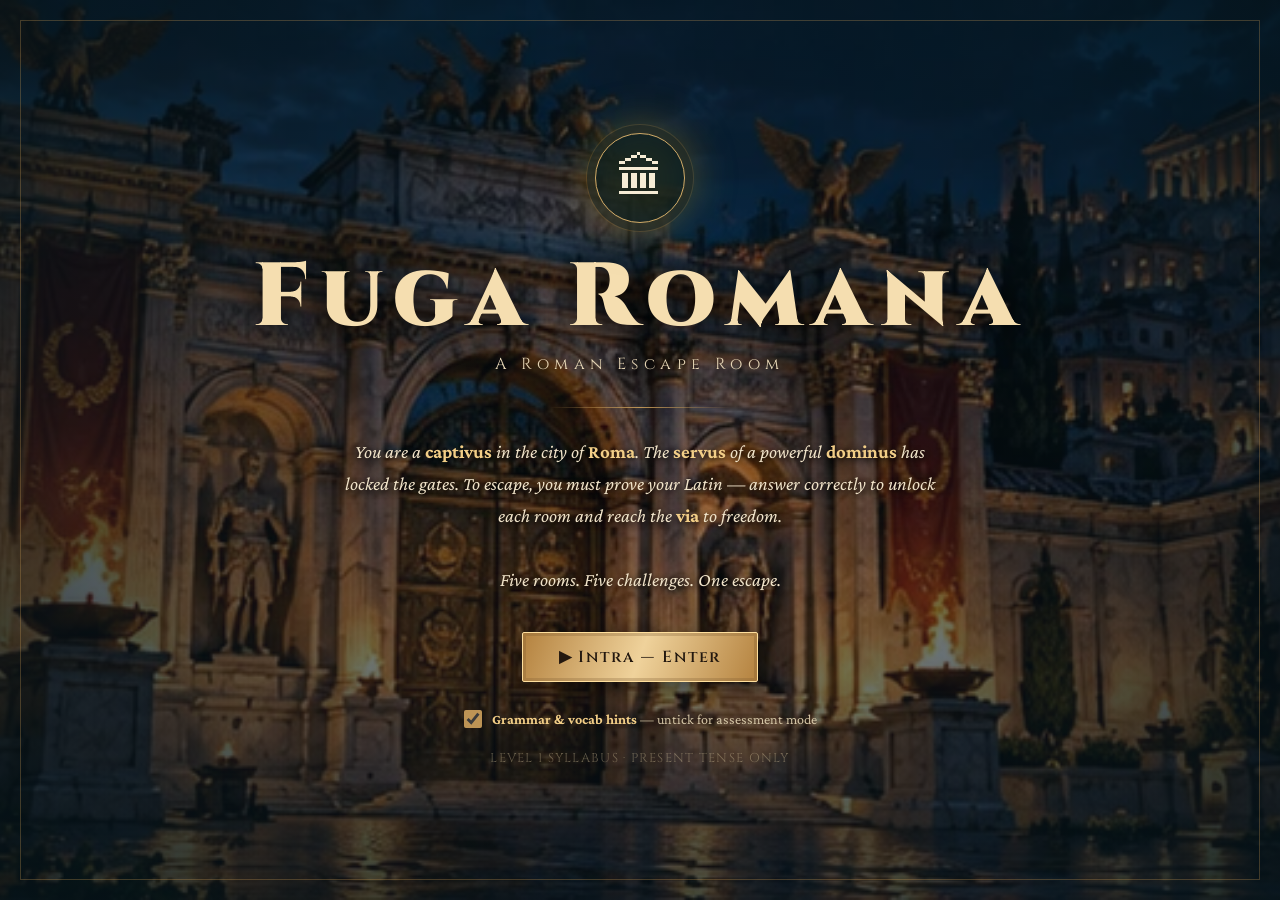
==== commit bb73c032: "Add assessment mode: setup option to turn off the help button Co-Authored-By: Claude Opus 5.5 <norep" ====
--- a/index.html
+++ b/index.html
@@ -523,6 +523,13 @@
   margin-bottom: 28px;
 }
 
+/* ── HELP TOGGLE (setup) ── */
+.help-toggle { display:flex; align-items:center; gap:10px; margin:0 auto 22px; max-width:420px; cursor:pointer;
+  font-size:0.88rem; color:var(--parch-dk); text-align:left; }
+.help-toggle input { width:18px; height:18px; accent-color:var(--gold); flex-shrink:0; cursor:pointer; }
+.help-toggle strong { color:var(--gold-lt); }
+body.assessment-mode .hud-title::after { content:' · Assessment'; color:var(--gold); font-size:0.75em; }
+
 /* ── GRAMMAR HELP PANEL ── */
 .help-btn {
   display: inline-flex;
@@ -598,6 +605,10 @@
   <div style="display:flex;gap:12px;flex-wrap:wrap;justify-content:center;margin-bottom:28px">
     <button class="btn btn-gold" onclick="startGame()">▶ Intra — Enter</button>
   </div>
+  <label class="help-toggle" for="helpToggle">
+    <input type="checkbox" id="helpToggle" checked>
+    <span><strong>Grammar &amp; vocab hints</strong> — untick for assessment mode</span>
+  </label>
   <div style="font-size:0.8rem;color:rgba(212,196,154,0.4);letter-spacing:0.1em;font-family:'Cinzel',serif">
     LEVEL 1 SYLLABUS · PRESENT TENSE ONLY
   </div>
@@ -890,7 +901,12 @@
 
 const TOTAL_PUZZLES = ROOMS.reduce((s, r) => s + r.puzzles.length, 0);
 
+let helpEnabled = true;
+
 function startGame() {
+  const ht = document.getElementById('helpToggle');
+  helpEnabled = ht ? ht.checked : true;
+  document.body.classList.toggle('assessment-mode', !helpEnabled);
   state = { room: 0, puzzle: 0, score: 0, totalQ: 0, attempts: 0, orderPlaced: [], answered: false };
   showScreen('screen-puzzle');
   buildHudProgress();
@@ -985,8 +1001,8 @@
   for (let i = 0; i < 3; i++) html += `<div class="attempt-dot" id="adot-${i}"></div>`;
   html += `</div>`;
 
-  // Grammar help
-  if (pz.help) {
+  // Grammar help (hidden in assessment mode)
+  if (pz.help && helpEnabled) {
     html += `<button class="help-btn" onclick="toggleHelp()">📖 Grammar hint</button>`;
     html += `<div class="grammar-help" id="gramHelp">`;
     html += `<strong>${pz.help.title}</strong>`;
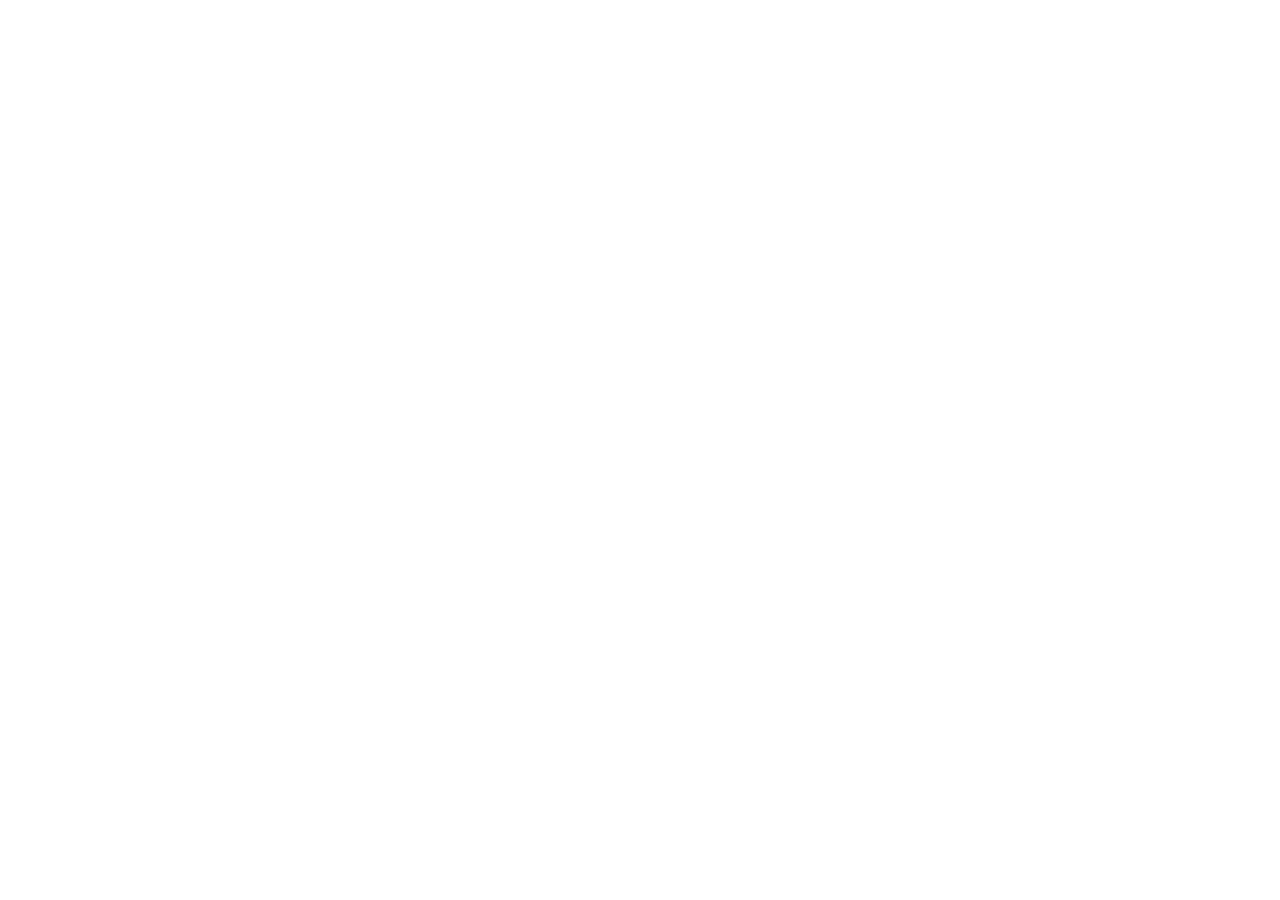
==== commit 61842c08: "Redirect to the merged Fuga Romana in escaperoom3 Co-Authored-By: Claude Opus 5.5 <noreply@anthropic" ====
--- a/index.html
+++ b/index.html
@@ -3,1265 +3,16 @@
 <head>
 <meta charset="UTF-8">
 <meta name="viewport" content="width=device-width, initial-scale=1.0">
-<title>Fuga Romana — Roman Escape Room</title>
-<link href="https://fonts.googleapis.com/css2?family=Cinzel:wght@400;600;700;900&family=Crimson+Pro:ital,wght@0,300;0,400;0,600;1,300;1,400&display=swap" rel="stylesheet">
+<title>Fuga Romana has moved</title>
+<meta http-equiv="refresh" content="0; url=https://je2950.github.io/escaperoom3/">
+<link rel="canonical" href="https://je2950.github.io/escaperoom3/">
 <style>
-:root {
-  --stone:    #2a2218;
-  --stone-mid:#3d3020;
-  --stone-lt: #5c4a30;
-  --parch:    #f0e6c8;
-  --parch-dk: #d4c49a;
-  --gold:     #c8960a;
-  --gold-lt:  #e8b820;
-  --blood:    #8b1a1a;
-  --blood-lt: #c44;
-  --toga:     #f5f0e8;
-  --ink:      #1a1208;
-  --shadow:   rgba(0,0,0,0.6);
-  --green:    #2d6b3c;
-  --green-lt: #4a9b5a;
-}
-
-*, *::before, *::after { box-sizing: border-box; margin: 0; padding: 0; }
-
-body {
-  font-family: 'Crimson Pro', Georgia, serif;
-  background: var(--stone);
-  color: var(--parch);
-  min-height: 100vh;
-  overflow-x: hidden;
-}
-
-/* Stone texture overlay */
-body::before {
-  content: '';
-  position: fixed;
-  inset: 0;
-  background-image:
-    radial-gradient(ellipse at 20% 50%, rgba(200,150,10,0.04) 0%, transparent 60%),
-    radial-gradient(ellipse at 80% 20%, rgba(139,26,26,0.06) 0%, transparent 50%);
-  pointer-events: none;
-  z-index: 0;
-}
-
-/* ── SCREENS ── */
-.screen { display: none; min-height: 100vh; position: relative; z-index: 1; }
-.screen.active { display: flex; flex-direction: column; }
-
-/* ── TITLE SCREEN ── */
-#screen-title {
-  align-items: center;
-  justify-content: center;
-  text-align: center;
-  padding: 40px 20px;
-  background:
-    linear-gradient(180deg, rgba(26,18,8,0.95) 0%, rgba(42,34,24,0.9) 100%);
-}
-
-.title-emblem {
-  font-size: 5rem;
-  margin-bottom: 12px;
-  filter: drop-shadow(0 0 20px rgba(200,150,10,0.5));
-  animation: pulse-glow 3s ease-in-out infinite;
-}
-@keyframes pulse-glow {
-  0%,100% { filter: drop-shadow(0 0 15px rgba(200,150,10,0.4)); }
-  50%      { filter: drop-shadow(0 0 30px rgba(200,150,10,0.8)); }
-}
-
-.title-latin {
-  font-family: 'Cinzel', serif;
-  font-size: clamp(2.5rem, 7vw, 4.5rem);
-  font-weight: 900;
-  letter-spacing: 0.08em;
-  color: var(--gold-lt);
-  text-shadow: 0 0 40px rgba(200,150,10,0.4), 0 2px 8px rgba(0,0,0,0.8);
-  line-height: 1.1;
-}
-.title-sub {
-  font-family: 'Cinzel', serif;
-  font-size: clamp(1rem, 3vw, 1.4rem);
-  font-weight: 400;
-  letter-spacing: 0.15em;
-  color: var(--parch-dk);
-  margin-top: 6px;
-  margin-bottom: 32px;
-}
-.title-divider {
-  width: 180px;
-  height: 1px;
-  background: linear-gradient(90deg, transparent, var(--gold), transparent);
-  margin: 0 auto 28px;
-}
-.title-intro {
-  max-width: 520px;
-  font-size: 1.05rem;
-  line-height: 1.7;
-  color: var(--parch-dk);
-  margin: 0 auto 36px;
-  font-style: italic;
-}
-.title-intro strong {
-  color: var(--gold-lt);
-  font-style: normal;
-}
-
-/* ── BUTTONS ── */
-.btn {
-  display: inline-block;
-  padding: 13px 36px;
-  font-family: 'Cinzel', serif;
-  font-size: 1rem;
-  font-weight: 600;
-  letter-spacing: 0.12em;
-  border: none;
-  border-radius: 3px;
-  cursor: pointer;
-  transition: all 0.2s;
-  text-decoration: none;
-}
-.btn-gold {
-  background: linear-gradient(135deg, var(--gold) 0%, var(--gold-lt) 50%, var(--gold) 100%);
-  color: var(--ink);
-  box-shadow: 0 4px 20px rgba(200,150,10,0.4), inset 0 1px 0 rgba(255,255,255,0.2);
-}
-.btn-gold:hover {
-  transform: translateY(-2px);
-  box-shadow: 0 8px 28px rgba(200,150,10,0.5);
-}
-.btn-ghost {
-  background: transparent;
-  color: var(--parch-dk);
-  border: 1px solid rgba(212,196,154,0.3);
-}
-.btn-ghost:hover {
-  border-color: var(--gold);
-  color: var(--gold-lt);
-}
-.btn-danger {
-  background: linear-gradient(135deg, var(--blood) 0%, var(--blood-lt) 100%);
-  color: #fff;
-  box-shadow: 0 4px 16px rgba(139,26,26,0.4);
-}
-
-/* ── HUD (shown during puzzles) ── */
-#hud {
-  position: sticky;
-  top: 0;
-  z-index: 100;
-  background: rgba(26,18,8,0.96);
-  border-bottom: 1px solid rgba(200,150,10,0.25);
-  padding: 10px 20px;
-  display: flex;
-  align-items: center;
-  justify-content: space-between;
-  gap: 12px;
-  backdrop-filter: blur(8px);
-}
-.hud-title {
-  font-family: 'Cinzel', serif;
-  font-size: 0.9rem;
-  font-weight: 600;
-  letter-spacing: 0.12em;
-  color: var(--gold);
-  flex: 1;
-}
-.hud-progress {
-  display: flex;
-  gap: 6px;
-}
-.hud-dot {
-  width: 10px; height: 10px;
-  border-radius: 50%;
-  background: rgba(200,150,10,0.15);
-  border: 1px solid rgba(200,150,10,0.3);
-  transition: all 0.3s;
-}
-.hud-dot.done {
-  background: var(--gold);
-  border-color: var(--gold-lt);
-  box-shadow: 0 0 6px rgba(200,150,10,0.5);
-}
-.hud-dot.current {
-  background: rgba(200,150,10,0.4);
-  border-color: var(--gold-lt);
-  animation: pulse-dot 1.5s ease-in-out infinite;
-}
-@keyframes pulse-dot {
-  0%,100% { transform: scale(1); }
-  50%      { transform: scale(1.3); }
-}
-.hud-score {
-  font-family: 'Cinzel', serif;
-  font-size: 0.85rem;
-  color: var(--parch-dk);
-  white-space: nowrap;
-}
-.hud-score span { color: var(--gold-lt); font-weight: 600; }
-
-/* ── PUZZLE SCREEN ── */
-#screen-puzzle {
-  padding: 0;
-}
-.puzzle-body {
-  flex: 1;
-  padding: 28px 20px 40px;
-  max-width: 680px;
-  margin: 0 auto;
-  width: 100%;
-}
-
-.puzzle-room-label {
-  font-family: 'Cinzel', serif;
-  font-size: 0.72rem;
-  letter-spacing: 0.2em;
-  text-transform: uppercase;
-  color: var(--gold);
-  margin-bottom: 6px;
-  opacity: 0.7;
-}
-.puzzle-title {
-  font-family: 'Cinzel', serif;
-  font-size: clamp(1.4rem, 4vw, 2rem);
-  font-weight: 700;
-  color: var(--gold-lt);
-  margin-bottom: 10px;
-  line-height: 1.2;
-}
-.puzzle-flavour {
-  font-size: 1rem;
-  font-style: italic;
-  color: var(--parch-dk);
-  line-height: 1.6;
-  margin-bottom: 22px;
-  padding: 14px 16px;
-  background: rgba(255,255,255,0.04);
-  border-left: 3px solid var(--blood);
-  border-radius: 0 4px 4px 0;
-}
-
-.puzzle-scene {
-  background: rgba(255,255,255,0.03);
-  border: 1px solid rgba(200,150,10,0.15);
-  border-radius: 6px;
-  padding: 22px;
-  margin-bottom: 22px;
-}
-
-/* Latin sentence display */
-.latin-sentence {
-  font-family: 'Cinzel', serif;
-  font-size: clamp(1.1rem, 3.5vw, 1.5rem);
-  color: var(--toga);
-  text-align: center;
-  margin-bottom: 6px;
-  letter-spacing: 0.04em;
-  line-height: 1.5;
-}
-.grammar-note {
-  font-size: 0.8rem;
-  text-align: center;
-  color: var(--parch-dk);
-  opacity: 0.6;
-  margin-bottom: 20px;
-  font-style: italic;
-}
-
-/* Puzzle types */
-.task-label {
-  font-family: 'Cinzel', serif;
-  font-size: 0.8rem;
-  letter-spacing: 0.12em;
-  color: var(--gold);
-  margin-bottom: 12px;
-  text-transform: uppercase;
-}
-
-/* Multiple choice */
-.choices {
-  display: grid;
-  gap: 9px;
-}
-.choice-btn {
-  width: 100%;
-  padding: 12px 16px;
-  background: rgba(255,255,255,0.04);
-  border: 1px solid rgba(200,150,10,0.2);
-  border-radius: 5px;
-  color: var(--parch);
-  font-family: 'Crimson Pro', serif;
-  font-size: 1.02rem;
-  text-align: left;
-  cursor: pointer;
-  transition: all 0.15s;
-  display: flex;
-  align-items: center;
-  gap: 12px;
-}
-.choice-btn:hover:not(:disabled) {
-  background: rgba(200,150,10,0.1);
-  border-color: rgba(200,150,10,0.5);
-  transform: translateX(3px);
-}
-.choice-btn .choice-key {
-  font-family: 'Cinzel', serif;
-  font-size: 0.75rem;
-  color: var(--gold);
-  opacity: 0.7;
-  min-width: 18px;
-  font-weight: 600;
-}
-.choice-btn.correct {
-  background: rgba(45,107,60,0.25);
-  border-color: var(--green-lt);
-  color: #a8f0b0;
-}
-.choice-btn.wrong {
-  background: rgba(139,26,26,0.25);
-  border-color: var(--blood-lt);
-  color: #f0a0a0;
-}
-.choice-btn:disabled { cursor: default; }
-
-/* Word drag / click-to-order */
-.word-bank {
-  display: flex;
-  flex-wrap: wrap;
-  gap: 8px;
-  margin-bottom: 14px;
-}
-.word-token {
-  padding: 6px 13px;
-  background: rgba(200,150,10,0.12);
-  border: 1px solid rgba(200,150,10,0.35);
-  border-radius: 20px;
-  font-family: 'Cinzel', serif;
-  font-size: 0.88rem;
-  color: var(--gold-lt);
-  cursor: pointer;
-  transition: all 0.15s;
-  user-select: none;
-}
-.word-token:hover { background: rgba(200,150,10,0.25); transform: translateY(-2px); }
-.word-token.used { opacity: 0.25; pointer-events: none; }
-.word-token.selected { background: rgba(200,150,10,0.35); border-color: var(--gold-lt); }
-
-.answer-slots {
-  min-height: 46px;
-  border: 1px dashed rgba(200,150,10,0.3);
-  border-radius: 5px;
-  padding: 8px 12px;
-  display: flex;
-  flex-wrap: wrap;
-  gap: 8px;
-  align-items: center;
-  background: rgba(0,0,0,0.2);
-  margin-bottom: 14px;
-}
-.answer-slots .placed-token {
-  padding: 5px 12px;
-  background: rgba(200,150,10,0.2);
-  border: 1px solid rgba(200,150,10,0.4);
-  border-radius: 16px;
-  font-family: 'Cinzel', serif;
-  font-size: 0.85rem;
-  color: var(--gold-lt);
-  cursor: pointer;
-  transition: all 0.1s;
-}
-.answer-slots .placed-token:hover { background: rgba(139,26,26,0.3); border-color: var(--blood-lt); }
-.slot-placeholder { font-style: italic; font-size: 0.85rem; color: rgba(212,196,154,0.3); }
-
-/* Text input */
-.answer-input {
-  width: 100%;
-  padding: 12px 16px;
-  background: rgba(0,0,0,0.3);
-  border: 1px solid rgba(200,150,10,0.25);
-  border-radius: 5px;
-  color: var(--parch);
-  font-family: 'Crimson Pro', serif;
-  font-size: 1.1rem;
-  outline: none;
-  transition: border-color 0.2s;
-  -webkit-text-fill-color: var(--parch);
-  caret-color: var(--gold-lt);
-  margin-bottom: 12px;
-}
-.answer-input::placeholder { color: rgba(212,196,154,0.3); -webkit-text-fill-color: rgba(212,196,154,0.3); }
-.answer-input:focus { border-color: var(--gold); }
-.answer-input.correct { border-color: var(--green-lt); background: rgba(45,107,60,0.15); }
-.answer-input.wrong   { border-color: var(--blood-lt); background: rgba(139,26,26,0.15); }
-
-/* Feedback */
-.feedback-box {
-  padding: 12px 16px;
-  border-radius: 5px;
-  margin-bottom: 14px;
-  font-size: 0.95rem;
-  line-height: 1.5;
-  display: none;
-}
-.feedback-box.show { display: block; }
-.feedback-box.correct {
-  background: rgba(45,107,60,0.2);
-  border: 1px solid rgba(74,155,90,0.4);
-  color: #b0f0b8;
-}
-.feedback-box.wrong {
-  background: rgba(139,26,26,0.2);
-  border: 1px solid rgba(196,68,68,0.4);
-  color: #f0b0b0;
-}
-.feedback-box.hint {
-  background: rgba(200,150,10,0.1);
-  border: 1px solid rgba(200,150,10,0.3);
-  color: var(--parch-dk);
-}
-
-.attempt-dots {
-  display: flex; gap: 5px; margin-bottom: 12px;
-}
-.attempt-dot {
-  width: 8px; height: 8px; border-radius: 50%;
-  background: rgba(200,150,10,0.15);
-  border: 1px solid rgba(200,150,10,0.3);
-}
-.attempt-dot.used.correct { background: var(--green-lt); border-color: var(--green-lt); }
-.attempt-dot.used.wrong   { background: var(--blood-lt); border-color: var(--blood-lt); }
-
-/* Word highlight helper */
-.word-hl {
-  color: var(--gold-lt);
-  font-style: italic;
-}
-.case-hl {
-  display: inline-block;
-  padding: 1px 6px;
-  border-radius: 3px;
-  font-size: 0.82em;
-  font-style: normal;
-  font-family: 'Cinzel', serif;
-  letter-spacing: 0.05em;
-}
-.case-nom { background: rgba(45,107,60,0.3); color: #9cf0a8; }
-.case-acc { background: rgba(26,75,139,0.3); color: #90b8f0; }
-.case-gen { background: rgba(120,50,120,0.3); color: #d090f0; }
-
-/* ── ROOM TRANSITION ── */
-.room-splash {
-  position: fixed;
-  inset: 0;
-  z-index: 999;
-  background: var(--stone);
-  display: flex;
-  flex-direction: column;
-  align-items: center;
-  justify-content: center;
-  text-align: center;
-  padding: 40px;
-  opacity: 0;
-  pointer-events: none;
-  transition: opacity 0.4s;
-}
-.room-splash.show { opacity: 1; pointer-events: all; }
-.room-splash-icon { font-size: 4rem; margin-bottom: 16px; }
-.room-splash-title {
-  font-family: 'Cinzel', serif;
-  font-size: clamp(1.6rem, 5vw, 2.4rem);
-  font-weight: 700;
-  color: var(--gold-lt);
-  margin-bottom: 8px;
-}
-.room-splash-sub {
-  font-style: italic;
-  color: var(--parch-dk);
-  font-size: 1rem;
-  max-width: 380px;
-}
-
-/* ── VICTORY SCREEN ── */
-#screen-victory {
-  align-items: center;
-  justify-content: center;
-  text-align: center;
-  padding: 40px 20px;
-  background: radial-gradient(ellipse at center, rgba(200,150,10,0.08) 0%, transparent 70%);
-}
-.victory-icon { font-size: 5rem; margin-bottom: 16px; animation: victory-spin 1s ease-out; }
-@keyframes victory-spin {
-  0% { transform: scale(0) rotate(-180deg); opacity: 0; }
-  100% { transform: scale(1) rotate(0); opacity: 1; }
-}
-.victory-title {
-  font-family: 'Cinzel', serif;
-  font-size: clamp(2rem, 6vw, 3rem);
-  font-weight: 900;
-  color: var(--gold-lt);
-  margin-bottom: 8px;
-  text-shadow: 0 0 30px rgba(200,150,10,0.5);
-}
-.victory-sub {
-  font-size: 1.1rem;
-  color: var(--parch-dk);
-  margin-bottom: 28px;
-  font-style: italic;
-}
-.score-display {
-  font-family: 'Cinzel', serif;
-  font-size: 2.5rem;
-  font-weight: 700;
-  color: var(--gold-lt);
-  margin-bottom: 6px;
-}
-.score-label {
-  font-size: 0.85rem;
-  letter-spacing: 0.15em;
-  color: var(--parch-dk);
-  text-transform: uppercase;
-  margin-bottom: 28px;
-}
-
-/* ── HELP TOGGLE (setup) ── */
-.help-toggle { display:flex; align-items:center; gap:10px; margin:0 auto 22px; max-width:420px; cursor:pointer;
-  font-size:0.88rem; color:var(--parch-dk); text-align:left; }
-.help-toggle input { width:18px; height:18px; accent-color:var(--gold); flex-shrink:0; cursor:pointer; }
-.help-toggle strong { color:var(--gold-lt); }
-body.assessment-mode .hud-title::after { content:' · Assessment'; color:var(--gold); font-size:0.75em; }
-
-/* ── GRAMMAR HELP PANEL ── */
-.help-btn {
-  display: inline-flex;
-  align-items: center;
-  gap: 5px;
-  padding: 5px 12px;
-  background: rgba(200,150,10,0.1);
-  border: 1px solid rgba(200,150,10,0.2);
-  border-radius: 3px;
-  color: var(--parch-dk);
-  font-size: 0.8rem;
-  font-family: 'Cinzel', serif;
-  letter-spacing: 0.05em;
-  cursor: pointer;
-  margin-bottom: 14px;
-  transition: all 0.15s;
-}
-.help-btn:hover { background: rgba(200,150,10,0.2); color: var(--gold-lt); }
-
-.grammar-help {
-  display: none;
-  background: rgba(0,0,0,0.25);
-  border: 1px solid rgba(200,150,10,0.15);
-  border-radius: 5px;
-  padding: 14px 16px;
-  margin-bottom: 16px;
-  font-size: 0.88rem;
-  line-height: 1.65;
-  color: var(--parch-dk);
-}
-.grammar-help.show { display: block; }
-.grammar-help strong { color: var(--gold-lt); }
-.grammar-help table { width: 100%; border-collapse: collapse; margin-top: 8px; }
-.grammar-help td, .grammar-help th {
-  padding: 3px 8px;
-  text-align: left;
-  border-bottom: 1px solid rgba(200,150,10,0.1);
-  font-size: 0.83rem;
-}
-.grammar-help th { color: var(--gold); font-family: 'Cinzel', serif; font-size: 0.72rem; letter-spacing: 0.08em; }
-
-/* Responsive */
-@media(max-width:480px) {
-  .puzzle-body { padding: 20px 14px 32px; }
-  .puzzle-scene { padding: 16px; }
-}
+  body { margin: 0; min-height: 100vh; display: grid; place-items: center; background: #1b1b1b; color: #f2ead8; font-family: Georgia, serif; text-align: center; padding: 16px; }
+  a { color: #ffd84a; }
 </style>
-<link rel="stylesheet" href="assets/interface.css">
 </head>
 <body>
-
-<!-- ROOM TRANSITION SPLASH -->
-<div class="room-splash" id="roomSplash">
-  <div class="room-splash-icon" id="splashIcon">🏛</div>
-  <div class="room-splash-title" id="splashTitle">Room I</div>
-  <div class="room-splash-sub" id="splashSub">The Forum Awaits</div>
-</div>
-
-<!-- TITLE SCREEN -->
-<div class="screen active" id="screen-title">
-  <div class="title-emblem">🏛</div>
-  <div class="title-latin">Fuga Romana</div>
-  <div class="title-sub">A Roman Escape Room</div>
-  <div class="title-divider"></div>
-  <p class="title-intro">
-    You are a <strong>captivus</strong> in the city of <strong>Roma</strong>.
-    The <strong>servus</strong> of a powerful <strong>dominus</strong> has locked the gates.
-    To escape, you must prove your Latin — answer correctly to unlock each room
-    and reach the <strong>via</strong> to freedom.
-    <br><br>
-    Five rooms. Five challenges. One escape.
-  </p>
-  <div style="display:flex;gap:12px;flex-wrap:wrap;justify-content:center;margin-bottom:28px">
-    <button class="btn btn-gold" onclick="startGame()">▶ Intra — Enter</button>
-  </div>
-  <label class="help-toggle" for="helpToggle">
-    <input type="checkbox" id="helpToggle" checked>
-    <span><strong>Grammar &amp; vocab hints</strong> — untick for assessment mode</span>
-  </label>
-  <div style="font-size:0.8rem;color:rgba(212,196,154,0.4);letter-spacing:0.1em;font-family:'Cinzel',serif">
-    LEVEL 1 SYLLABUS · PRESENT TENSE ONLY
-  </div>
-</div>
-
-<!-- PUZZLE SCREEN -->
-<div class="screen" id="screen-puzzle">
-  <div id="hud">
-    <div class="hud-title" id="hudTitle">Room I</div>
-    <div class="hud-progress" id="hudProgress"></div>
-    <div class="hud-score">Score: <span id="hudScore">0</span></div>
-  </div>
-  <div class="puzzle-body" id="puzzleBody">
-    <!-- Puzzle content rendered here -->
-  </div>
-</div>
-
-<!-- VICTORY SCREEN -->
-<div class="screen" id="screen-victory">
-  <div class="victory-icon">🏆</div>
-  <div class="victory-title">Libertas!</div>
-  <div class="victory-sub">You have escaped the city of Rome!</div>
-  <div class="score-display" id="finalScore">0 / 0</div>
-  <div class="score-label">Correct Answers</div>
-  <div style="max-width:420px;margin-bottom:32px;font-style:italic;color:var(--parch-dk);font-size:0.95rem;line-height:1.6" id="victoryMessage"></div>
-  <button class="btn btn-gold" onclick="restartGame()">↺ Play Again</button>
-</div>
-
-<script>
-// ══════════════════════════════════════════════
-// GAME DATA — 5 ROOMS, 3 PUZZLES EACH
-// All vocab L1, present tense only
-// ══════════════════════════════════════════════
-
-const ROOMS = [
-  {
-    id: 1,
-    icon: '🏛',
-    name: 'Forum Romanum',
-    subtitle: 'The Marketplace',
-    intro: 'You wake in the Forum. A merchant eyes you suspiciously. Voices echo off the marble columns. Understand what the people around you say — and you may find the gate.',
-    puzzles: [
-      {
-        type: 'mc',
-        question: 'The merchant shouts at you. What does he mean?',
-        latin: 'Festina! Nauta aquam portat.',
-        grammarNote: 'portat = he/she carries (verb 1, 3rd sing. present)',
-        choices: [
-          { text: 'Stop! The farmer is carrying fire.', correct: false },
-          { text: 'Hurry! The farmer is carrying food.', correct: false },
-          { text: 'Stop! The sailor is carrying gold.', correct: false },
-          { text: 'Hurry! The sailor is carrying water.', correct: true }
-        ],
-        help: { title: 'porto (I carry) — verb 1', rows: [['porto','I carry'], ['portas','you carry'], ['portat','he/she carries'], ['portamus','we carry'], ['portatis','you (pl.) carry'], ['portant','they carry']] },
-        correct_fb: 'Bene! festina = hurry, nauta = sailor, aquam = water (accusative), portat = he/she carries.',
-        wrong_fb: 'nauta = sailor (not agricola = farmer). aqua → aquam = water (accusative). portat = he/she carries.'
-      },
-      {
-        type: 'order',
-        question: 'Unscramble the message scrawled on the wall:',
-        english: 'The slave is in the garden.',
-        tokens: ['servus', 'in', 'horto', 'est'],
-        answer: ['servus', 'in', 'horto', 'est'],
-        help: { title: 'est = is (from sum)', note: 'servus = slave (nominative subject). in + ablative = location: hortus → horto.' },
-        correct_fb: 'Optime! Servus in horto est. in + ablative = location. hortus → horto.',
-        wrong_fb: 'servus = slave (subject). in + ablative for location: hortus → horto. est = is.'
-      },
-      {
-        type: 'fillin',
-        question: 'Complete the guard\'s warning:',
-        template: 'Dominus servum ____.',
-        wordbank: ['vident', 'vides', 'videt', 'videtis'],
-        answer: 'videt',
-        help: { title: 'video (I see) — verb 2', rows: [['video','I see'], ['vides','you see'], ['videt','he/she sees'], ['videmus','we see'], ['videtis','you (pl.) see'], ['vident','they see']] },
-        correct_fb: 'Recte! Dominus (nom.) videt servum (acc.) — the master sees the slave. videt = 3rd sing.',
-        wrong_fb: 'Dominus = the master (one person). Use 3rd person singular: videt.'
-      },
-    ]
-  },
-  {
-    id: 2,
-    icon: '⚔️',
-    name: 'Castra Militum',
-    subtitle: 'The Soldiers\' Camp',
-    intro: 'A Roman soldier bars the way. He tests your Latin before letting you through. Answer correctly — soldiers have little patience for hesitation.',
-    puzzles: [
-      {
-        type: 'mc',
-        question: 'The soldier describes what his comrades are doing:',
-        latin: 'Socii in agro pugnant. Vir scutum tenet.',
-        grammarNote: 'pugnant = they fight (3rd pl.); tenet = he holds (3rd sing.)',
-        choices: [
-          { text: 'The allies stand in the camp. The man carries a sword.', correct: false },
-          { text: 'The allies fight in the field. The man holds a shield.', correct: true },
-          { text: 'The friends run in the forum. The man sees a shield.', correct: false },
-          { text: 'The slaves fight in the town. The man has a spear.', correct: false }
-        ],
-        help: { title: 'Key words (all L1)', note: 'socius = ally · ager → agro (abl.) = field · pugno = I fight · vir = man · scutum = shield · teneo = I hold' },
-        correct_fb: 'Euge! socii = allies, in agro = in the field (ablative), pugnant = they fight, scutum = shield, tenet = he holds.',
-        wrong_fb: 'socius → socii = allies. ager → agro (ablative after in) = field. scutum = shield (not sword/spear). tenet = holds.'
-      },
-      {
-        type: 'mc',
-        question: 'You see a sign above the camp gate. What does it say?',
-        latin: 'Vir Romanus semper fortiter pugnat.',
-        grammarNote: 'semper = always; fortiter = bravely; pugnat = he/she fights',
-        choices: [
-          { text: 'A Roman man often walks slowly.', correct: false },
-          { text: 'A Roman woman never sings well.', correct: false },
-          { text: 'A brave man always runs quickly.', correct: false },
-          { text: 'A Roman man always fights bravely.', correct: true }
-        ],
-        help: { title: 'Adverbs (L1)', note: 'semper = always · fortiter = bravely · saepe = often · numquam = never · bene = well · statim = immediately' },
-        correct_fb: 'Optime! Romanus = Roman, semper = always, fortiter = bravely, pugnat = he/she fights.',
-        wrong_fb: 'Romanus = Roman (adjective). semper = always, fortiter = bravely, pugnat = he fights.'
-      },
-      {
-        type: 'mc',
-        question: 'The soldier reads his orders aloud:',
-        latin: 'Socii ad murum currunt et oppidum oppugnant.',
-        grammarNote: 'currunt = they run (3rd pl.); oppugnant = they attack (3rd pl.)',
-        choices: [
-          { text: 'The allies run to the wall and attack the town.', correct: true },
-          { text: 'The allies walk from the wall and defend the town.', correct: false },
-          { text: 'The slaves run to the gate and enter the town.', correct: false },
-          { text: 'The friends hurry from the temple and watch the town.', correct: false }
-        ],
-        help: { title: 'curro (I run) — verb 3', rows: [['curro','I run'], ['curris','you run'], ['currit','he/she runs'], ['currimus','we run'], ['curritis','you (pl.) run'], ['currunt','they run']] },
-        correct_fb: 'Bene! socii = allies, ad murum = to the wall (accusative), currunt = they run, oppidum = town (acc.), oppugnant = they attack.',
-        wrong_fb: 'ad + accusative = to/towards (not from). currunt = they run; oppugno = I attack. oppidum = town.'
-      },
-    ]
-  },
-  {
-    id: 3,
-    icon: '🏠',
-    name: 'Villa Magna',
-    subtitle: 'The Great House',
-    intro: 'You creep through the courtyard of a grand villa. The master\'s family move through the rooms. Listen carefully — and do not be caught.',
-    puzzles: [
-      {
-        type: 'order',
-        question: 'Rearrange what the servant says:',
-        english: 'The girl carries food into the house.',
-        tokens: ['puella', 'cibum', 'in', 'villam', 'portat'],
-        answer: ['puella', 'cibum', 'in', 'villam', 'portat'],
-        help: { title: 'Word order', note: 'In Latin the verb often comes last. Subject (nom.) then object (acc.) then verb. in + accusative = movement into.' },
-        correct_fb: 'Bene! puella (nom.) portat cibum (acc.) in villam (in + acc. = into).',
-        wrong_fb: 'puella = girl (subject). cibum = food (accusative). in villam = into the house (in + acc. = motion). portat = carries.'
-      },
-      {
-        type: 'fillin',
-        question: 'The mistress calls out. Fill in what she says:',
-        template: 'Filia mea in villa ____.',
-        wordbank: ['manet', 'manes', 'maneo', 'manent'],
-        answer: 'manet',
-        help: { title: 'maneo (I remain/stay) — verb 2', rows: [['maneo','I remain'], ['manes','you remain'], ['manet','he/she remains'], ['manemus','we remain'], ['manetis','you (pl.) remain'], ['manent','they remain']] },
-        correct_fb: 'Recte! filia mea = my daughter, in villa = in the house, manet = she remains (3rd sing.).',
-        wrong_fb: 'filia mea = my daughter (one person). Use 3rd person singular: manet, not manes (you) or manent (they).'
-      },
-      {
-        type: 'mc',
-        question: 'You overhear the master speaking to his household:',
-        latin: 'Vir iratus filium vocat et servum terret.',
-        grammarNote: 'vocat = he calls; terret = he frightens',
-        choices: [
-          { text: 'The happy man sees his daughter and calls the slave.', correct: false },
-          { text: 'The tired man calls his son and moves the slave.', correct: false },
-          { text: 'The angry man calls his son and frightens the slave.', correct: true },
-          { text: 'The wretched man calls his son and praises the slave.', correct: false }
-        ],
-        help: { title: 'L1 adjectives', note: 'iratus = angry · laetus = happy · miser = wretched · fessus = tired · terreo = I frighten · laudo = I praise · moveo = I move' },
-        correct_fb: 'Euge! iratus = angry, filium = son (acc.), vocat = he calls, servum = slave (acc.), terret = he frightens.',
-        wrong_fb: 'iratus = angry (not laetus/miser/fessus). terret = he frightens (not laudo = praise, moveo = move).'
-      },
-    ]
-  },
-  {
-    id: 4,
-    icon: '⚓',
-    name: 'Portus Romanus',
-    subtitle: 'The Roman Harbour',
-    intro: 'You reach the harbour! Ships are loading. But a customs officer stops you and demands you answer three questions.',
-    puzzles: [
-      {
-        type: 'mc',
-        question: 'The officer reads aloud from his tablet:',
-        latin: 'Nautae ad insulam navigant quod ventus bonus est.',
-        grammarNote: 'quod = because; navigant = they sail; est = is',
-        choices: [
-          { text: 'The sailors sail to the island because the wind is good.', correct: true },
-          { text: 'The sailors sail across the sea because the water is good.', correct: false },
-          { text: 'The sailors sail from the island because the wind is bad.', correct: false },
-          { text: 'The sailors sail to the town because the road is good.', correct: false }
-        ],
-        help: { title: 'Prepositions + case (L1)', note: 'ad + accusative = to/towards · a/ab + ablative = from · quod = because · bonus = good · malus = bad' },
-        correct_fb: 'Optime! ad insulam = to the island (acc.), quod = because, ventus bonus est = the wind is good.',
-        wrong_fb: 'ad = to (not from). ventus = wind, bonus = good. quod = because.'
-      },
-      {
-        type: 'mc',
-        question: 'The officer asks about the ship\'s cargo:',
-        latin: 'Nauta aurum et vinum portat.',
-        grammarNote: 'aurum = gold (neuter 2nd decl.); vinum = wine (neuter 2nd decl.)',
-        choices: [
-          { text: 'The sailor carries money and arrows.', correct: false },
-          { text: 'The sailor carries gold and wine.', correct: true },
-          { text: 'The sailor carries food and water.', correct: false },
-          { text: 'The sailor carries a book and a sword.', correct: false }
-        ],
-        help: { title: 'Neuter nouns 2nd decl. (L1)', note: 'aurum = gold · vinum = wine · cibus = food · aqua = water · pecunia = money · sagitta = arrow · liber = book · gladius = sword' },
-        correct_fb: 'Recte! aurum = gold, vinum = wine, portat = he/she carries.',
-        wrong_fb: 'aurum = gold (not food/money). vinum = wine (not water/arrows/sword).'
-      },
-      {
-        type: 'order',
-        question: 'A sailor shouts a warning. Put it in order:',
-        english: 'The enemies are attacking the town now!',
-        tokens: ['hostes', 'oppidum', 'nunc', 'oppugnant'],
-        answer: ['hostes', 'oppidum', 'nunc', 'oppugnant'],
-        help: { title: 'oppugno (I attack) — verb 1', note: 'hostis → hostes = enemies (nom. pl.) · oppidum = town (acc.) · nunc = now · oppugnant = they attack' },
-        correct_fb: 'Bene! hostes (nom. pl.) oppugnant oppidum (acc.). nunc = now.',
-        wrong_fb: 'hostes = enemies (subject). oppidum = town (accusative, object). nunc = now. oppugnant = they attack.'
-      },
-    ]
-  },
-  {
-    id: 5,
-    icon: '🚪',
-    name: 'Porta Libertatis',
-    subtitle: 'The Gate of Freedom',
-    intro: 'The great gate is before you. One final guardian — a scholar — blocks the way. Prove your Latin and the gate swings open.',
-    puzzles: [
-      {
-        type: 'mc',
-        question: 'The scholar reads from a scroll:',
-        latin: 'Magister bonos pueros laudat, malos pueros monet.',
-        grammarNote: 'laudat = praises; monet = warns; bonos/malos pueros = good/bad boys (acc. pl.)',
-        choices: [
-          { text: 'The farmer praises the good sons, watches the bad daughters.', correct: false },
-          { text: 'The teacher frightens the good boys, praises the bad boys.', correct: false },
-          { text: 'The teacher praises the good boys, warns the bad boys.', correct: true },
-          { text: 'The master praises the good slaves, orders the bad slaves.', correct: false }
-        ],
-        help: { title: 'Key vocabulary', note: 'magister = teacher · laudat = he praises · monet = he warns · bonus → bonos (acc. pl.) = good · malus → malos = bad · puer → pueros (acc. pl.) = boys' },
-        correct_fb: 'Euge! magister = teacher, bonos/malos pueros = good/bad boys (acc.), laudat = praises, monet = warns.',
-        wrong_fb: 'magister = teacher (not master/farmer). laudat = praises, monet = warns (not orders/frightens/watches).'
-      },
-      {
-        type: 'fillin',
-        question: 'Complete the scholar\'s test:',
-        template: 'Puer bonus in via ____.',
-        wordbank: ['stant', 'statis', 'stas', 'stat'],
-        answer: 'stat',
-        help: { title: 'sto (I stand) — verb 1', rows: [['sto','I stand'], ['stas','you stand'], ['stat','he/she stands'], ['stamus','we stand'], ['statis','you (pl.) stand'], ['stant','they stand']] },
-        correct_fb: 'Recte! puer bonus = the good boy (nom. sing.), stat = he stands, in via = in the street.',
-        wrong_fb: 'puer = one boy (3rd person singular). Use stat, not stas (you) or stant (they) or statis (you pl.).'
-      },
-      {
-        type: 'mc',
-        question: 'The gate mechanism needs the final answer:',
-        latin: 'Ubi est via ad forum?',
-        grammarNote: 'ubi = where?; est = is; ad + accusative = towards',
-        choices: [
-          { text: 'Why is the street from the temple?', correct: false },
-          { text: 'Where is the wall near the harbour?', correct: false },
-          { text: 'Where is the road to the forum?', correct: true },
-          { text: 'When is the road into the town?', correct: false }
-        ],
-        help: { title: 'Question words (L1)', note: 'ubi? = where? · cur? = why? · quid? = what? · quis? = who?' },
-        correct_fb: 'LIBERTAS! ubi = where, via = road/street, ad = to/towards, forum = the forum. The gate opens!',
-        wrong_fb: 'ubi = where (not when/why). via = road/street. ad + accusative = towards. forum = the forum/marketplace.'
-      },
-    ]
-  },
-];
-
-// ══════════════════════════════════════════════
-// GAME STATE
-// ══════════════════════════════════════════════
-let state = {
-  room: 0,
-  puzzle: 0,
-  score: 0,
-  totalQ: 0,
-  attempts: 0,
-  orderPlaced: [],
-  answered: false
-};
-
-const TOTAL_PUZZLES = ROOMS.reduce((s, r) => s + r.puzzles.length, 0);
-
-let helpEnabled = true;
-
-function startGame() {
-  const ht = document.getElementById('helpToggle');
-  helpEnabled = ht ? ht.checked : true;
-  document.body.classList.toggle('assessment-mode', !helpEnabled);
-  state = { room: 0, puzzle: 0, score: 0, totalQ: 0, attempts: 0, orderPlaced: [], answered: false };
-  showScreen('screen-puzzle');
-  buildHudProgress();
-  renderPuzzle();          // render content FIRST so screen isn't blank
-  showRoomSplash(0);       // then show splash briefly on top
-}
-
-function restartGame() {
-  showScreen('screen-title');
-}
-
-function showScreen(id) {
-  document.querySelectorAll('.screen').forEach(s => s.classList.remove('active'));
-  document.getElementById(id).classList.add('active');
-}
-
-function buildHudProgress() {
-  const prog = document.getElementById('hudProgress');
-  prog.innerHTML = '';
-  ROOMS.forEach((r, i) => {
-    const dot = document.createElement('div');
-    dot.className = 'hud-dot';
-    dot.id = `hdot-${i}`;
-    prog.appendChild(dot);
-  });
-  updateHud();
-}
-
-function updateHud() {
-  const room = ROOMS[state.room];
-  document.getElementById('hudTitle').textContent = `Room ${room.id}: ${room.name}`;
-  document.getElementById('hudScore').textContent = state.score;
-  ROOMS.forEach((r, i) => {
-    const dot = document.getElementById(`hdot-${i}`);
-    if (!dot) return;
-    dot.className = 'hud-dot';
-    if (i < state.room) dot.classList.add('done');
-    else if (i === state.room) dot.classList.add('current');
-  });
-}
-
-function showRoomSplash(roomIdx) {
-  const room = ROOMS[roomIdx];
-  const splash = document.getElementById('roomSplash');
-  document.getElementById('splashIcon').textContent = room.icon;
-  document.getElementById('splashTitle').textContent = `Room ${room.id}: ${room.name}`;
-  document.getElementById('splashSub').textContent = room.subtitle;
-  splash.classList.add('show');
-  setTimeout(() => { splash.classList.remove('show'); }, 1800);
-}
-
-// ══════════════════════════════════════════════
-// PUZZLE RENDERING
-// ══════════════════════════════════════════════
-function renderPuzzle() {
-  state.attempts = 0;
-  state.answered = false;
-  state.orderPlaced = [];
-
-  const room = ROOMS[state.room];
-  const pz = room.puzzles[state.puzzle];
-  const body = document.getElementById('puzzleBody');
-
-  let html = `
-    <div class="puzzle-room-label">Room ${room.id} / ${room.id}.${state.puzzle + 1} — ${room.name}</div>
-    <div class="puzzle-title">${room.icon} ${room.subtitle}</div>
-    <div class="puzzle-flavour">${state.puzzle === 0 ? room.intro : pz.question}</div>
-  `;
-
-  html += `<div class="puzzle-scene">`;
-
-  if (pz.latin) {
-    html += `<div class="latin-sentence">${pz.latin}</div>`;
-    if (pz.grammarNote) html += `<div class="grammar-note">${pz.grammarNote}</div>`;
-  }
-  if (pz.template) {
-    html += `<div class="latin-sentence">${pz.template}</div>`;
-    if (pz.grammarNote) html += `<div class="grammar-note">${pz.grammarNote}</div>`;
-  }
-  if (pz.english && pz.type === 'order') {
-    html += `<div style="text-align:center;margin-bottom:14px;font-style:italic;color:var(--parch-dk);font-size:0.95rem">English: "${pz.english}"</div>`;
-  }
-
-  html += `<div class="task-label">`;
-  if (pz.type === 'mc' || pz.type === 'translate_word') html += 'Choose the correct answer:';
-  else if (pz.type === 'order') html += 'Tap words to build the Latin sentence:';
-  else if (pz.type === 'fillin') html += 'Choose the correct verb form:';
-  html += `</div>`;
-
-  // Attempt dots (max 3)
-  html += `<div class="attempt-dots" id="attemptDots">`;
-  for (let i = 0; i < 3; i++) html += `<div class="attempt-dot" id="adot-${i}"></div>`;
-  html += `</div>`;
-
-  // Grammar help (hidden in assessment mode)
-  if (pz.help && helpEnabled) {
-    html += `<button class="help-btn" onclick="toggleHelp()">📖 Grammar hint</button>`;
-    html += `<div class="grammar-help" id="gramHelp">`;
-    html += `<strong>${pz.help.title}</strong>`;
-    if (pz.help.note) html += `<br><span style="font-style:italic">${pz.help.note}</span>`;
-    if (pz.help.rows) {
-      html += `<table><tr><th>Form</th><th>Meaning</th></tr>`;
-      pz.help.rows.forEach(r => { html += `<tr><td><em>${r[0]}</em></td><td>${r[1]}</td></tr>`; });
-      html += `</table>`;
-    }
-    html += `</div>`;
-  }
-
-  // Feedback box
-  html += `<div class="feedback-box" id="feedbackBox"></div>`;
-
-  // Multiple choice
-  if (pz.type === 'mc' || pz.type === 'translate_word') {
-    html += `<div class="choices" id="choicesDiv">`;
-    const keys = ['A', 'B', 'C', 'D'];
-    pz.choices.forEach((c, i) => {
-      html += `<button class="choice-btn" id="choice-${i}" onclick="checkMC(${i})">
-        <span class="choice-key">${keys[i]}</span>
-        <span>${c.text}</span>
-      </button>`;
-    });
-    html += `</div>`;
-  }
-
-  // Word order
-  if (pz.type === 'order') {
-    const shuffled = [...pz.tokens].sort(() => Math.random() - 0.5);
-    html += `<div class="answer-slots" id="answerSlots"><span class="slot-placeholder">Tap words below to place them here…</span></div>`;
-    html += `<div class="word-bank" id="wordBank">`;
-    shuffled.forEach((w, i) => {
-      html += `<div class="word-token" id="token-${i}" data-word="${w}" onclick="placeToken(this)">${w}</div>`;
-    });
-    html += `</div>`;
-    html += `<div style="display:flex;gap:8px;margin-top:4px">
-      <button class="btn btn-gold" onclick="checkOrder()" style="padding:10px 24px;font-size:0.88rem">Confirma</button>
-      <button class="btn btn-ghost" onclick="clearOrder()" style="padding:10px 16px;font-size:0.88rem">↺ Clear</button>
-    </div>`;
-  }
-
-  // Fill-in (choose from wordbank)
-  if (pz.type === 'fillin') {
-    html += `<div class="choices" id="choicesDiv">`;
-    const keys = ['A', 'B', 'C', 'D'];
-    pz.wordbank.forEach((w, i) => {
-      html += `<button class="choice-btn" id="choice-${i}" onclick="checkFillin('${w}', ${i})">
-        <span class="choice-key">${keys[i]}</span>
-        <span style="font-style:italic;font-family:'Cinzel',serif">${w}</span>
-      </button>`;
-    });
-    html += `</div>`;
-  }
-
-  html += `</div>`; // puzzle-scene
-
-  html += `<div id="nextBtnArea" style="margin-top:18px;display:none">
-    <button class="btn btn-gold" onclick="nextPuzzle()">Continua →</button>
-  </div>`;
-
-  body.innerHTML = html;
-  updateHud();
-
-  // Scroll to top
-  window.scrollTo({ top: 0, behavior: 'smooth' });
-  if (state.puzzle === 0 && pz.type !== 'order') {
-    // show question in flavour for first puzzle
-    document.querySelector('.puzzle-flavour').textContent = room.intro;
-  }
-  // Override task label with specific question for non-first puzzles
-  if (state.puzzle > 0 && (pz.type === 'mc' || pz.type === 'translate_word' || pz.type === 'fillin')) {
-    document.querySelector('.puzzle-flavour').textContent = pz.question;
-  }
-}
-
-function toggleHelp() {
-  const h = document.getElementById('gramHelp');
-  if (h) h.classList.toggle('show');
-}
-
-// ── Multiple choice ──
-function checkMC(idx) {
-  if (state.answered) return;
-  const room = ROOMS[state.room];
-  const pz = room.puzzles[state.puzzle];
-  const correct = pz.choices[idx].correct;
-  state.totalQ++;
-  state.attempts++;
-
-  markAttemptDot(state.attempts - 1, correct);
-  const btn = document.getElementById(`choice-${idx}`);
-  btn.classList.add(correct ? 'correct' : 'wrong');
-
-  if (correct) {
-    state.score++;
-    state.answered = true;
-    showFeedback(correct, pz.correct_fb);
-    disableChoices();
-    document.getElementById('nextBtnArea').style.display = '';
-  } else {
-    showFeedback(false, state.attempts >= 3 ? `The answer was: ${pz.choices.find(c=>c.correct).text}<br><em>${pz.wrong_fb}</em>` : pz.wrong_fb);
-    if (state.attempts >= 3) {
-      state.answered = true;
-      disableChoices();
-      // Mark correct one
-      pz.choices.forEach((c, i) => { if (c.correct) document.getElementById(`choice-${i}`).classList.add('correct'); });
-      document.getElementById('nextBtnArea').style.display = '';
-    }
-  }
-}
-
-// ── Fill in ──
-function checkFillin(word, idx) {
-  if (state.answered) return;
-  const room = ROOMS[state.room];
-  const pz = room.puzzles[state.puzzle];
-  const correct = word === pz.answer;
-  state.totalQ++;
-  state.attempts++;
-
-  markAttemptDot(state.attempts - 1, correct);
-  const btn = document.getElementById(`choice-${idx}`);
-  btn.classList.add(correct ? 'correct' : 'wrong');
-
-  if (correct) {
-    state.score++;
-    state.answered = true;
-    showFeedback(true, pz.correct_fb);
-    disableChoices();
-    document.getElementById('nextBtnArea').style.display = '';
-  } else {
-    showFeedback(false, state.attempts >= 3 ? `The correct form is: ${pz.answer}<br><em>${pz.wrong_fb}</em>` : pz.wrong_fb);
-    if (state.attempts >= 3) {
-      state.answered = true;
-      disableChoices();
-      pz.wordbank.forEach((w, i) => { if (w === pz.answer) document.getElementById(`choice-${i}`).classList.add('correct'); });
-      document.getElementById('nextBtnArea').style.display = '';
-    }
-  }
-}
-
-// ── Word order ──
-function placeToken(el) {
-  if (state.answered) return;
-  const word = el.dataset.word;
-  const id = el.id;
-  if (el.classList.contains('used')) return;
-  el.classList.add('used');
-  state.orderPlaced.push({ word, id });
-  renderSlots();
-}
-
-function renderSlots() {
-  const slots = document.getElementById('answerSlots');
-  if (!slots) return;
-  if (state.orderPlaced.length === 0) {
-    slots.innerHTML = '<span class="slot-placeholder">Tap words below to place them here…</span>';
-    return;
-  }
-  slots.innerHTML = state.orderPlaced.map((t, i) =>
-    `<div class="placed-token" onclick="removeToken(${i})">${t.word}</div>`
-  ).join('');
-}
-
-function removeToken(idx) {
-  if (state.answered) return;
-  const removed = state.orderPlaced.splice(idx, 1)[0];
-  const origEl = document.getElementById(removed.id);
-  if (origEl) origEl.classList.remove('used');
-  renderSlots();
-}
-
-function clearOrder() {
-  if (state.answered) return;
-  state.orderPlaced = [];
-  document.querySelectorAll('.word-token').forEach(t => t.classList.remove('used'));
-  renderSlots();
-}
-
-function checkOrder() {
-  if (state.answered) return;
-  const room = ROOMS[state.room];
-  const pz = room.puzzles[state.puzzle];
-  const placed = state.orderPlaced.map(t => t.word);
-  state.totalQ++;
-  state.attempts++;
-
-  const correct = JSON.stringify(placed) === JSON.stringify(pz.answer);
-
-  if (correct) {
-    state.score++;
-    state.answered = true;
-    markAttemptDot(0, true);
-    showFeedback(true, pz.correct_fb);
-    document.getElementById('nextBtnArea').style.display = '';
-  } else {
-    markAttemptDot(state.attempts - 1, false);
-    if (state.attempts >= 3) {
-      state.answered = true;
-      showFeedback(false, `The correct order: <em>${pz.answer.join(' ')}</em><br>${pz.wrong_fb}`);
-      document.getElementById('nextBtnArea').style.display = '';
-    } else {
-      showFeedback(false, pz.wrong_fb);
-    }
-  }
-}
-
-function markAttemptDot(idx, correct) {
-  const dot = document.getElementById(`adot-${idx}`);
-  if (dot) { dot.classList.add('used'); dot.classList.add(correct ? 'correct' : 'wrong'); }
-}
-
-function disableChoices() {
-  document.querySelectorAll('.choice-btn').forEach(b => b.disabled = true);
-}
-
-function showFeedback(correct, msg) {
-  const box = document.getElementById('feedbackBox');
-  box.className = 'feedback-box show ' + (correct ? 'correct' : 'wrong');
-  box.innerHTML = (correct ? '✓ ' : '✗ ') + msg;
-}
-
-// ── Next puzzle / room ──
-function nextPuzzle() {
-  const room = ROOMS[state.room];
-  state.puzzle++;
-
-  if (state.puzzle >= room.puzzles.length) {
-    // Room complete
-    state.room++;
-    state.puzzle = 0;
-    if (state.room >= ROOMS.length) {
-      showVictory();
-    } else {
-      updateHud();
-      renderPuzzle();                    // render new room content first
-      showRoomSplash(state.room);        // then show splash on top
-      window.scrollTo({ top: 0, behavior: 'smooth' });
-    }
-  } else {
-    renderPuzzle();
-    window.scrollTo({ top: 0, behavior: 'smooth' });
-  }
-}
-
-function showVictory() {
-  showScreen('screen-victory');
-  document.getElementById('finalScore').textContent = `${state.score} / ${state.totalQ}`;
-  const pct = Math.round(state.score / state.totalQ * 100);
-  let msg;
-  if (pct >= 90) msg = 'Excellent! You have demonstrated mastery of Level 1 Latin. Vir doctissimus es!';
-  else if (pct >= 70) msg = 'Well done — you have shown solid knowledge of Level 1 vocabulary and present tense. Keep practising!';
-  else if (pct >= 50) msg = 'You have escaped, but some vocabulary needs more revision. Review your noun cases and verb endings.';
-  else msg = 'You escaped, but the guards nearly caught you! Time to revise your Level 1 vocabulary and present tense forms.';
-  document.getElementById('victoryMessage').textContent = msg;
-}
-</script>
-<script src="assets/interface.js"></script>
+  <p>Fuga Romana has moved to one place, with Levels 1 to 3 and Scholarship.<br><a href="https://je2950.github.io/escaperoom3/">Go to Fuga Romana</a></p>
+  <script>location.replace('https://je2950.github.io/escaperoom3/');</script>
 </body>
 </html>
